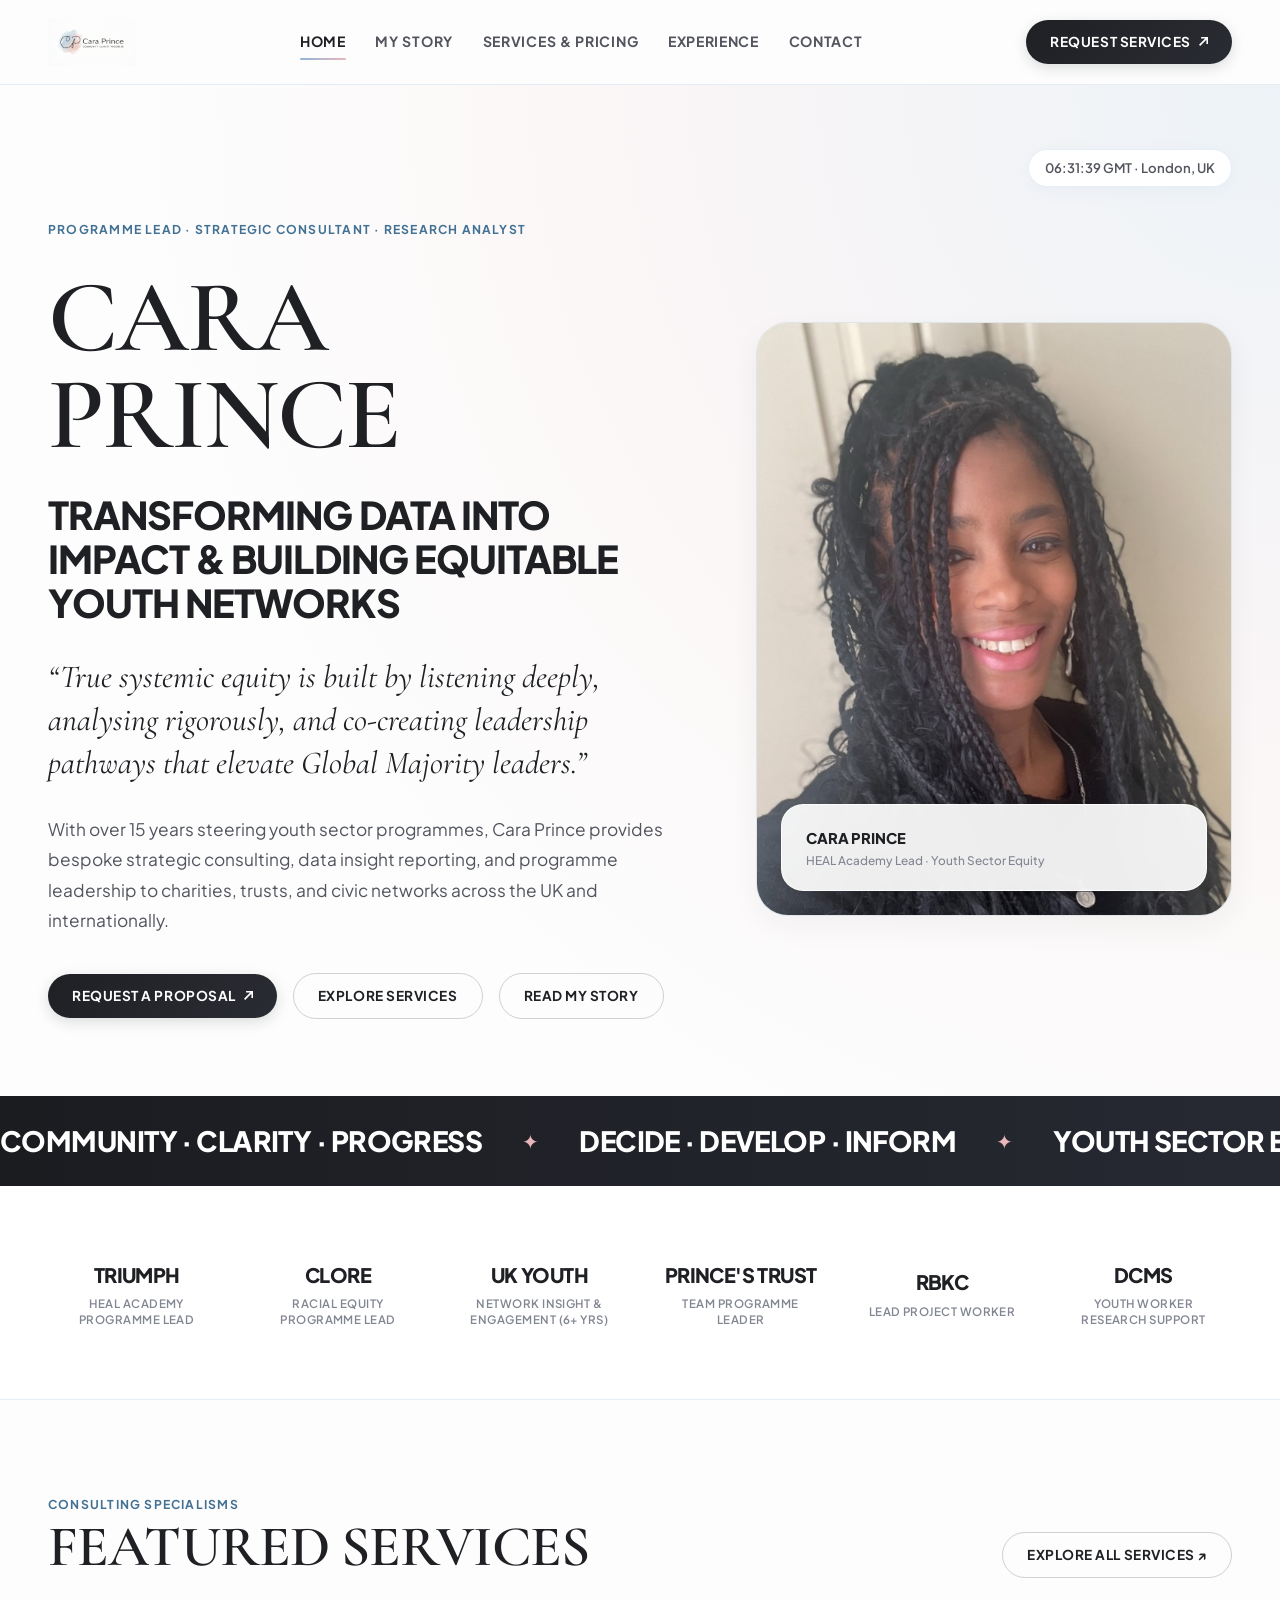
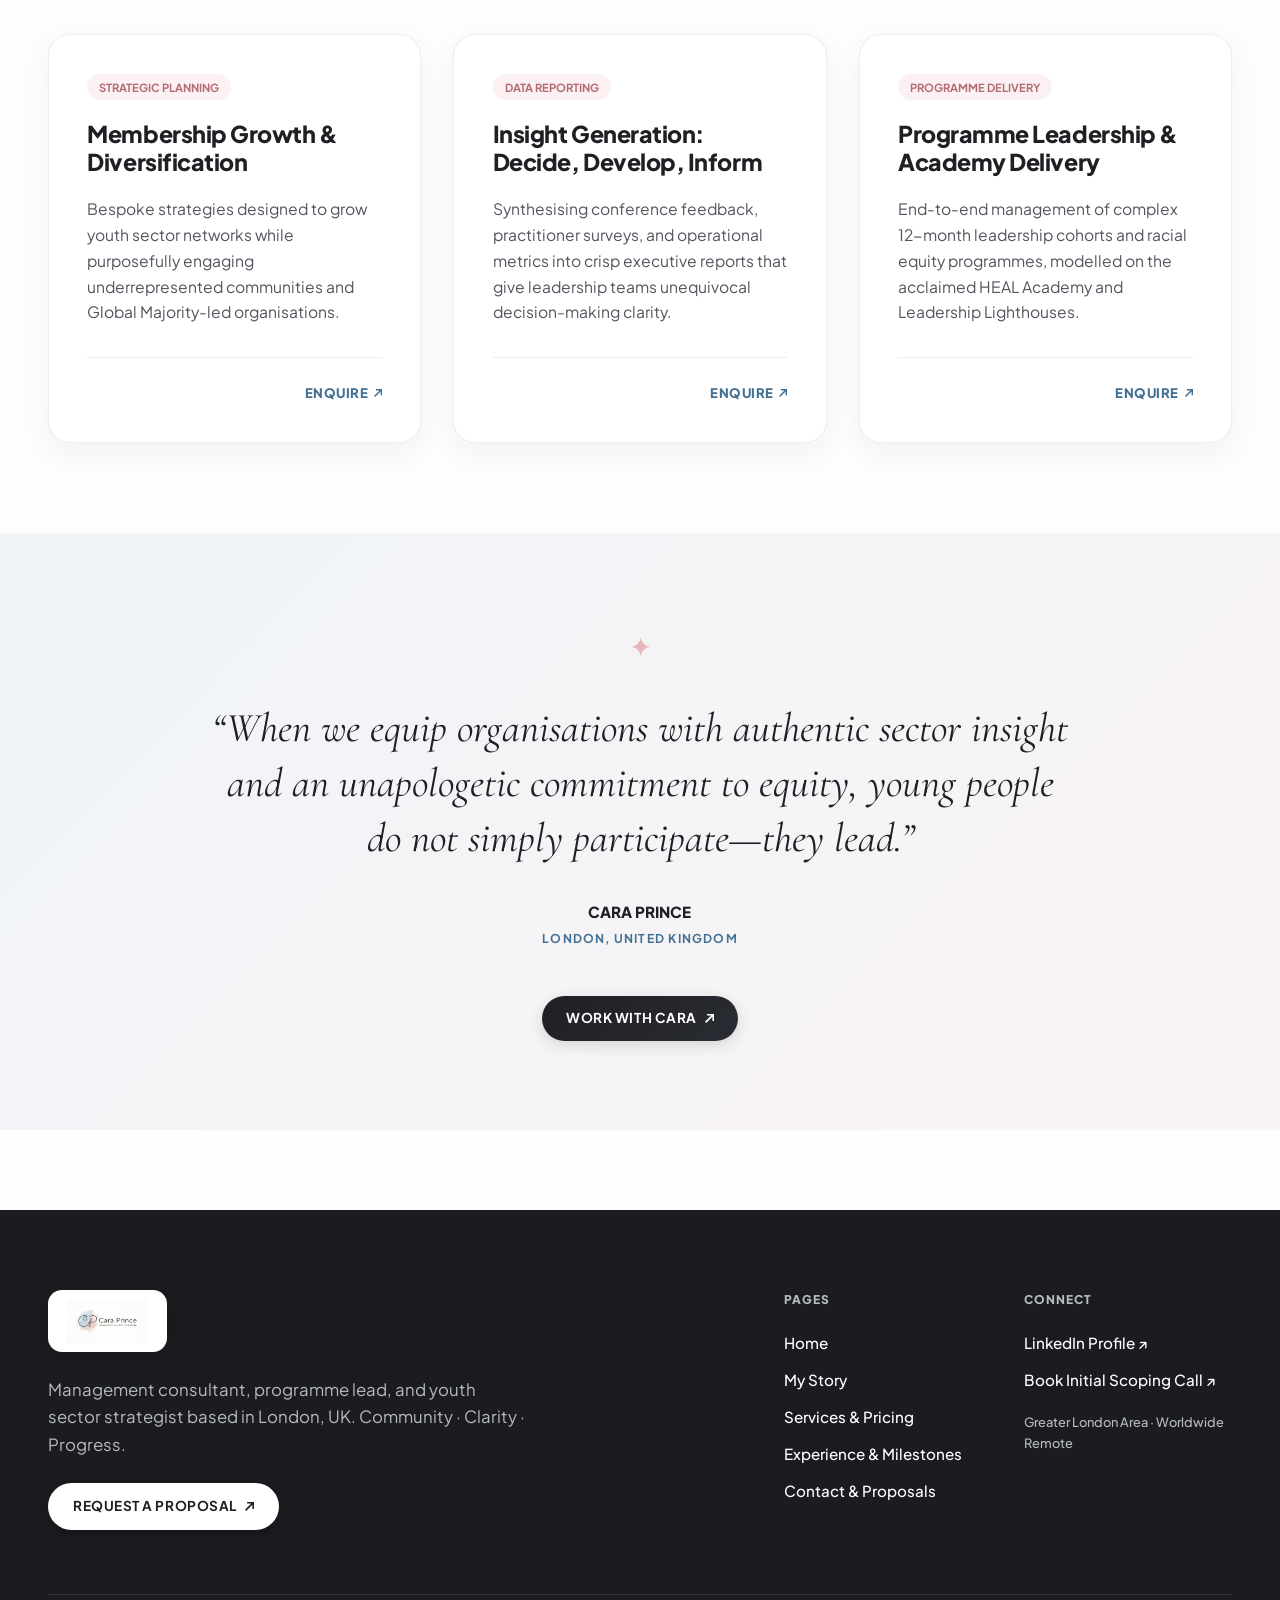
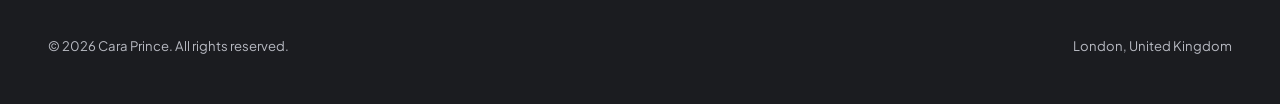
==== index.html @ 3b0bf83c "Initial commit: Cara Prince personal website and consulting platform" ====
<!DOCTYPE html>
<html lang="en-GB">
<head>
  <meta charset="UTF-8" />
  <meta name="viewport" content="width=device-width, initial-scale=1.0" />
  <title>Cara Prince — Youth Sector Equity & Strategic Consultant</title>
  <meta name="description" content="Cara Prince is a Programme Lead, Management Consultant, and Youth Sector Strategist based in London, UK. Community · Clarity · Progress." />
  
  <meta property="og:title" content="Cara Prince — Youth Sector Equity & Strategic Consultant" />
  <meta property="og:description" content="Strategic planning, racial equity leadership programmes, and data reporting for UK charities, youth networks, and civic institutions." />
  <meta property="og:type" content="website" />
  <meta property="og:image" content="assets/cara-prince.jpg" />

  <link rel="stylesheet" href="styles.css" />
</head>
<body>

  <!-- =========================================================================
       NAVIGATION BAR
       ========================================================================= -->
  <header class="site_nav">
    <div class="container">
      <div class="nav_inner">
        
        <!-- Brand Logo -->
        <a href="index.html" class="brand_link">
          <img src="assets/logo.jpg" alt="Cara Prince — Community Clarity Progress" class="nav_logo_img" />
        </a>

        <!-- Menu Links -->
        <nav class="nav_menu">
          <a href="index.html" class="nav_item is_active">Home</a>
          <a href="story.html" class="nav_item">My Story</a>
          <a href="services.html" class="nav_item">Services & Pricing</a>
          <a href="experience.html" class="nav_item">Experience</a>
          <a href="contact.html" class="nav_item">Contact</a>
        </nav>

        <!-- Actions -->
        <div class="nav_actions">
          <a href="contact.html" class="btn_chic">
            <span>Request Services</span>
            <svg width="9" height="9" viewBox="0 0 9 9" fill="currentColor">
              <path d="M9 0V6.89161L7.3951 6.89161V2.81643L1.16434 9L0 7.8514L6.18357 1.62063L2.12413 1.62063V0L9 0Z"/>
            </svg>
          </a>
          <button type="button" class="mobile_nav_toggle" id="mobileNavToggle" aria-label="Toggle navigation">
            Menu
          </button>
        </div>

      </div>
    </div>
  </header>

  <!-- Mobile Drawer Menu -->
  <div class="mobile_nav_drawer" id="mobileNavDrawer">
    <a href="index.html" class="mobile_drawer_link">Home</a>
    <a href="story.html" class="mobile_drawer_link">My Story</a>
    <a href="services.html" class="mobile_drawer_link">Services & Pricing</a>
    <a href="experience.html" class="mobile_drawer_link">Experience & Milestones</a>
    <a href="contact.html" class="mobile_drawer_link">Contact & Proposals</a>
  </div>

  <main>
    <!-- =========================================================================
         EDITORIAL HERO SECTION
         ========================================================================= -->
    <section class="hero_editorial_wrap">
      <div class="container">
        
        <div class="hero_header_top">
          <div class="hero_live_badge" id="londonClock">
            00:00:00 GMT · London, UK
          </div>
        </div>

        <div class="hero_visual_grid">
          
          <!-- Left Column -->
          <div class="hero_content_pane">
            <div class="caption_tag">PROGRAMME LEAD · STRATEGIC CONSULTANT · RESEARCH ANALYST</div>
            <h1 class="display_hero">CARA PRINCE</h1>
            <p class="display_hero_sub">TRANSFORMING DATA INTO IMPACT & BUILDING EQUITABLE YOUTH NETWORKS</p>

            <blockquote class="serif_quote">
              “True systemic equity is built by listening deeply, analysing rigorously, and co-creating leadership pathways that elevate Global Majority leaders.”
            </blockquote>

            <p class="hero_bio_summary">
              With over 15 years steering youth sector programmes, Cara Prince provides bespoke strategic consulting, data insight reporting, and programme leadership to charities, trusts, and civic networks across the UK and internationally.
            </p>

            <div class="hero_action_row">
              <a href="contact.html" class="btn_chic">
                <span>Request a Proposal</span>
                <svg width="9" height="9" viewBox="0 0 9 9" fill="currentColor">
                  <path d="M9 0V6.89161L7.3951 6.89161V2.81643L1.16434 9L0 7.8514L6.18357 1.62063L2.12413 1.62063V0L9 0Z"/>
                </svg>
              </a>
              <a href="services.html" class="btn_chic_outline">Explore Services</a>
              <a href="story.html" class="btn_chic_outline">Read My Story</a>
            </div>
          </div>

          <!-- Right Column: Sculpted Editorial Portrait -->
          <div class="hero_portrait_frame">
            <img 
              src="assets/cara-prince.jpg" 
              alt="Portrait of Cara Prince" 
              class="hero_portrait_img"
            />
            <div class="hero_glass_badge">
              <div>
                <span class="glass_badge_title">Cara Prince</span>
                <div class="glass_badge_sub">HEAL Academy Lead · Youth Sector Equity</div>
              </div>
            </div>
          </div>

        </div>

      </div>
    </section>

    <!-- =========================================================================
         CHIC CONTINUOUS MARQUEE
         ========================================================================= -->
    <div class="chic_marquee" aria-hidden="true">
      <div class="chic_marquee_track">
        <div class="chic_marquee_items">
          <span class="marquee_phrase">COMMUNITY · CLARITY · PROGRESS</span>
          <span class="star_dot">✦</span>
          <span class="marquee_phrase">DECIDE · DEVELOP · INFORM</span>
          <span class="star_dot">✦</span>
          <span class="marquee_phrase">YOUTH SECTOR EQUITY</span>
          <span class="star_dot">✦</span>
          <span class="marquee_phrase">RACIAL EQUITY LEADERSHIP</span>
          <span class="star_dot">✦</span>
          <span class="marquee_phrase">MEMBERSHIP DIVERSIFICATION</span>
          <span class="star_dot">✦</span>
          <span class="marquee_phrase">STRATEGIC DATA REPORTING</span>
          <span class="star_dot">✦</span>
        </div>
        <div class="chic_marquee_items">
          <span class="marquee_phrase">COMMUNITY · CLARITY · PROGRESS</span>
          <span class="star_dot">✦</span>
          <span class="marquee_phrase">DECIDE · DEVELOP · INFORM</span>
          <span class="star_dot">✦</span>
          <span class="marquee_phrase">YOUTH SECTOR EQUITY</span>
          <span class="star_dot">✦</span>
          <span class="marquee_phrase">RACIAL EQUITY LEADERSHIP</span>
          <span class="star_dot">✦</span>
          <span class="marquee_phrase">MEMBERSHIP DIVERSIFICATION</span>
          <span class="star_dot">✦</span>
          <span class="marquee_phrase">STRATEGIC DATA REPORTING</span>
          <span class="star_dot">✦</span>
        </div>
      </div>
    </div>

    <!-- =========================================================================
         INSTITUTIONAL PEDIGREE
         ========================================================================= -->
    <section class="pedigree_section">
      <div class="container">
        <div class="pedigree_grid">
          <div class="pedigree_item">
            <span class="pedigree_name">TRIUMPH</span>
            <span class="pedigree_role">HEAL Academy Programme Lead</span>
          </div>
          <div class="pedigree_item">
            <span class="pedigree_name">CLORE</span>
            <span class="pedigree_role">Racial Equity Programme Lead</span>
          </div>
          <div class="pedigree_item">
            <span class="pedigree_name">UK YOUTH</span>
            <span class="pedigree_role">Network Insight & Engagement (6+ Yrs)</span>
          </div>
          <div class="pedigree_item">
            <span class="pedigree_name">PRINCE'S TRUST</span>
            <span class="pedigree_role">Team Programme Leader</span>
          </div>
          <div class="pedigree_item">
            <span class="pedigree_name">RBKC</span>
            <span class="pedigree_role">Lead Project Worker</span>
          </div>
          <div class="pedigree_item">
            <span class="pedigree_name">DCMS</span>
            <span class="pedigree_role">Youth Worker Research Support</span>
          </div>
        </div>
      </div>
    </section>

    <!-- =========================================================================
         SELECTED SERVICES TEASER
         ========================================================================= -->
    <section class="section_padding">
      <div class="container">
        <div class="services_preview_wrap">
          
          <div class="section_head_dual">
            <div>
              <span class="caption_tag">CONSULTING SPECIALISMS</span>
              <h2 class="display_title">FEATURED SERVICES</h2>
            </div>
            <a href="services.html" class="btn_chic_outline">Explore All Services ↗</a>
          </div>

          <div class="cards_trio_grid">
            
            <!-- Card 1 -->
            <div class="chic_card">
              <div class="card_top_content">
                <div class="card_num_badge">
                  <span class="card_category">Strategic Planning</span>
                </div>
                <h3 class="card_heading">Membership Growth & Diversification</h3>
                <p class="card_body_text">
                  Bespoke strategies designed to grow youth sector networks while purposefully engaging underrepresented communities and Global Majority-led organisations.
                </p>
              </div>
              <div class="card_bottom_cta">
                <a href="contact.html?service=Membership+Growth" class="card_arrow_link" style="margin-left: auto;">
                  <span>Enquire</span>
                  <svg width="8" height="8" viewBox="0 0 9 9" fill="currentColor"><path d="M9 0V6.89161L7.3951 6.89161V2.81643L1.16434 9L0 7.8514L6.18357 1.62063L2.12413 1.62063V0L9 0Z"/></svg>
                </a>
              </div>
            </div>

            <!-- Card 2 -->
            <div class="chic_card">
              <div class="card_top_content">
                <div class="card_num_badge">
                  <span class="card_category">Data Reporting</span>
                </div>
                <h3 class="card_heading">Insight Generation: Decide, Develop, Inform</h3>
                <p class="card_body_text">
                  Synthesising conference feedback, practitioner surveys, and operational metrics into crisp executive reports that give leadership teams unequivocal decision-making clarity.
                </p>
              </div>
              <div class="card_bottom_cta">
                <a href="contact.html?service=Data+Reporting" class="card_arrow_link" style="margin-left: auto;">
                  <span>Enquire</span>
                  <svg width="8" height="8" viewBox="0 0 9 9" fill="currentColor"><path d="M9 0V6.89161L7.3951 6.89161V2.81643L1.16434 9L0 7.8514L6.18357 1.62063L2.12413 1.62063V0L9 0Z"/></svg>
                </a>
              </div>
            </div>

            <!-- Card 3 -->
            <div class="chic_card">
              <div class="card_top_content">
                <div class="card_num_badge">
                  <span class="card_category">Programme Delivery</span>
                </div>
                <h3 class="card_heading">Programme Leadership & Academy Delivery</h3>
                <p class="card_body_text">
                  End-to-end management of complex 12-month leadership cohorts and racial equity programmes, modelled on the acclaimed HEAL Academy and Leadership Lighthouses.
                </p>
              </div>
              <div class="card_bottom_cta">
                <a href="contact.html?service=Programme+Leadership" class="card_arrow_link" style="margin-left: auto;">
                  <span>Enquire</span>
                  <svg width="8" height="8" viewBox="0 0 9 9" fill="currentColor"><path d="M9 0V6.89161L7.3951 6.89161V2.81643L1.16434 9L0 7.8514L6.18357 1.62063L2.12413 1.62063V0L9 0Z"/></svg>
                </a>
              </div>
            </div>

          </div>

        </div>
      </div>
    </section>

    <!-- =========================================================================
         EDITORIAL QUOTE CALLOUT
         ========================================================================= -->
    <section class="section_padding" style="background: var(--bg-wash);">
      <div class="container" style="text-align: center; max-width: 960px; margin: 0 auto; display: flex; flex-direction: column; align-items: center; gap: 2rem;">
        <span class="star_dot" style="font-size: 1.75rem;">✦</span>

        <blockquote class="serif_quote" style="font-size: clamp(1.6rem, 3.2vw, 2.6rem);">
          “When we equip organisations with authentic sector insight and an unapologetic commitment to equity, young people do not simply participate—they lead.”
        </blockquote>

        <div>
          <div style="font-family: var(--font-main); font-weight: 800; text-transform: uppercase; font-size: 0.95rem;">Cara Prince</div>
          <div class="caption_tag" style="margin-top: 0.25rem;">London, United Kingdom</div>
        </div>

        <div style="margin-top: 1rem;">
          <a href="contact.html" class="btn_chic">
            <span>Work With Cara</span>
            <svg width="9" height="9" viewBox="0 0 9 9" fill="currentColor">
              <path d="M9 0V6.89161L7.3951 6.89161V2.81643L1.16434 9L0 7.8514L6.18357 1.62063L2.12413 1.62063V0L9 0Z"/>
            </svg>
          </a>
        </div>
      </div>
    </section>

  </main>

  <!-- =========================================================================
       FOOTER
       ========================================================================= -->
  <footer class="site_footer">
    <div class="container">
      <div class="footer_inner">
        
        <div class="footer_brand_pane">
          <div class="footer_logo_wrap">
            <img src="assets/logo.jpg" alt="Cara Prince Logo" class="footer_logo_img" />
          </div>
          <p class="text_muted" style="color: var(--ink-light-muted); max-width: 480px; font-size: 1.05rem;">
            Management consultant, programme lead, and youth sector strategist based in London, UK. Community · Clarity · Progress.
          </p>
          <div>
            <a href="contact.html" class="btn_chic btn_chic_light">
              <span>Request a Proposal</span>
              <svg width="9" height="9" viewBox="0 0 9 9" fill="currentColor"><path d="M9 0V6.89161L7.3951 6.89161V2.81643L1.16434 9L0 7.8514L6.18357 1.62063L2.12413 1.62063V0L9 0Z"/></svg>
            </a>
          </div>
        </div>

        <div class="footer_nav_pane">
          <div class="footer_nav_list">
            <span class="footer_nav_heading">Pages</span>
            <a href="index.html" class="footer_link">Home</a>
            <a href="story.html" class="footer_link">My Story</a>
            <a href="services.html" class="footer_link">Services & Pricing</a>
            <a href="experience.html" class="footer_link">Experience & Milestones</a>
            <a href="contact.html" class="footer_link">Contact & Proposals</a>
          </div>

          <div class="footer_nav_list">
            <span class="footer_nav_heading">Connect</span>
            <a href="https://www.linkedin.com/in/cara-prince-690aa695/" target="_blank" rel="noopener" class="footer_link">
              LinkedIn Profile ↗
            </a>
            <a href="contact.html" class="footer_link">Book Initial Scoping Call ↗</a>
            <span style="font-family: var(--font-main); font-size: 0.8rem; color: var(--ink-light-muted); margin-top: 0.5rem; font-weight: 500;">
              Greater London Area · Worldwide Remote
            </span>
          </div>
        </div>

      </div>

      <div class="footer_bottom">
        <span>© <span class="dynamic_year">2026</span> Cara Prince. All rights reserved.</span>
        <span>London, United Kingdom</span>
      </div>
    </div>
  </footer>

  <script src="script.js"></script>
</body>
</html>
---- styles.css ----
/* ==========================================================================
   CARA PRINCE — BRAND IDENTITY & LUXURY EDITORIAL SYSTEM
   Colours & Styling Harmonised with Official Watercolour Brand Identity
   ========================================================================== */

@import url('https://fonts.googleapis.com/css2?family=Cormorant+Garamond:ital,wght@0,400;0,500;0,600;0,700;1,400;1,600&family=Plus+Jakarta+Sans:wght@300;400;500;600;700;800;900&display=swap');

:root {
  /* Brand Palette derived from Watercolour Logo */
  --brand-blue: #8fb6d4;
  --brand-blue-deep: #437194;
  --brand-blue-soft: #edf4f9;
  --brand-rose: #e8b7bc;
  --brand-rose-deep: #b36b72;
  --brand-rose-soft: #fcf1f2;
  
  --bg-page: #fdfdfd;
  --bg-card: #ffffff;
  --bg-tinted: #f8fafd;
  --bg-wash: linear-gradient(135deg, rgba(143, 182, 212, 0.12) 0%, rgba(232, 183, 188, 0.14) 100%);
  --bg-dark: #1b1c20;
  --bg-dark-card: #25272e;

  --ink-primary: #1e2024;
  --ink-secondary: #52555e;
  --ink-muted: #828692;
  --ink-light: #ffffff;
  --ink-light-muted: #b8bac2;

  --border-subtle: rgba(143, 182, 212, 0.22);
  --border-card: rgba(30, 32, 36, 0.08);
  --border-focus: #8fb6d4;
  --border-dark: rgba(255, 255, 255, 0.1);

  /* Modern, Human Typography (No Monospace / No "AI Box" font) */
  --font-main: 'Plus Jakarta Sans', -apple-system, BlinkMacSystemFont, "Segoe UI", Roboto, sans-serif;
  --font-editorial: 'Cormorant Garamond', Georgia, serif;

  --radius-sm: 8px;
  --radius-md: 14px;
  --radius-lg: 22px;
  --radius-xl: 32px;
  --radius-full: 999px;

  --shadow-sm: 0 4px 16px rgba(143, 182, 212, 0.08);
  --shadow-card: 0 10px 30px rgba(30, 32, 36, 0.05);
  --shadow-hover: 0 18px 42px rgba(143, 182, 212, 0.16);

  --transition-fast: 0.2s cubic-bezier(0.16, 1, 0.3, 1);
  --transition-smooth: 0.35s cubic-bezier(0.16, 1, 0.3, 1);
}

*, *::before, *::after {
  box-sizing: border-box;
  margin: 0;
  padding: 0;
}

html {
  -webkit-text-size-adjust: 100%;
  font-family: var(--font-main);
  background-color: var(--bg-page);
  color: var(--ink-primary);
  scroll-behavior: smooth;
}

body {
  margin: 0;
  padding: 0;
  color: var(--ink-primary);
  background-color: var(--bg-page);
  font-family: var(--font-main);
  font-size: 1rem;
  line-height: 1.65;
  overflow-x: hidden;
  -webkit-font-smoothing: antialiased;
}

/* ________________ TYPOGRAPHY ________________ */

.display_hero {
  font-family: var(--font-editorial);
  font-size: clamp(3.2rem, 8vw, 7rem);
  font-weight: 600;
  line-height: 0.95;
  letter-spacing: -0.02em;
  color: var(--ink-primary);
}

.display_hero_sub {
  font-family: var(--font-main);
  font-size: clamp(1.4rem, 3vw, 2.4rem);
  font-weight: 800;
  line-height: 1.15;
  letter-spacing: -0.025em;
  text-transform: uppercase;
  color: var(--ink-primary);
}

.display_title {
  font-family: var(--font-editorial);
  font-size: clamp(2.4rem, 4.5vw, 4.2rem);
  font-weight: 600;
  line-height: 1.08;
  letter-spacing: -0.015em;
}

.display_section {
  font-family: var(--font-main);
  font-size: clamp(1.4rem, 2.6vw, 2.2rem);
  font-weight: 800;
  letter-spacing: -0.02em;
  text-transform: uppercase;
  line-height: 1.2;
}

.serif_quote {
  font-family: var(--font-editorial);
  font-size: clamp(1.45rem, 2.5vw, 2.2rem);
  font-weight: 400;
  font-style: italic;
  line-height: 1.35;
  color: var(--ink-primary);
}

.serif_body {
  font-family: var(--font-editorial);
  font-size: 1.35rem;
  font-weight: 400;
  line-height: 1.55;
  color: var(--ink-secondary);
}

.caption_tag {
  font-family: var(--font-main);
  font-size: 0.76rem;
  letter-spacing: 0.1em;
  text-transform: uppercase;
  font-weight: 700;
  color: var(--brand-blue-deep);
}

.text_muted {
  color: var(--ink-secondary);
}

/* ________________ CONTAINERS ________________ */

.container {
  width: 100%;
  max-width: 1400px;
  margin-left: auto;
  margin-right: auto;
  padding-left: clamp(1.25rem, 4vw, 3rem);
  padding-right: clamp(1.25rem, 4vw, 3rem);
}

.section_padding {
  padding-top: clamp(4rem, 7vw, 6.5rem);
  padding-bottom: clamp(4rem, 7vw, 6.5rem);
}

/* ________________ NAVIGATION BAR ________________ */

.site_nav {
  position: sticky;
  top: 0;
  z-index: 1000;
  background-color: rgba(253, 253, 253, 0.94);
  backdrop-filter: blur(14px);
  -webkit-backdrop-filter: blur(14px);
  border-bottom: 1px solid var(--border-subtle);
  transition: all var(--transition-fast);
}

.nav_inner {
  display: flex;
  align-items: center;
  justify-content: space-between;
  height: 5.25rem;
}

.brand_link {
  display: flex;
  align-items: center;
  gap: 0.75rem;
  text-decoration: none;
}

.nav_logo_img {
  height: 48px;
  width: auto;
  object-fit: contain;
  display: block;
}

.nav_menu {
  display: flex;
  align-items: center;
  gap: 1.85rem;
}

.nav_item {
  font-family: var(--font-main);
  font-size: 0.88rem;
  font-weight: 700;
  text-transform: uppercase;
  letter-spacing: 0.05em;
  color: var(--ink-secondary);
  text-decoration: none;
  position: relative;
  padding: 0.4rem 0;
  transition: color var(--transition-fast);
}

.nav_item:hover, .nav_item.is_active {
  color: var(--ink-primary);
}

.nav_item.is_active::after {
  content: '';
  position: absolute;
  bottom: 0;
  left: 0;
  right: 0;
  height: 2px;
  background: linear-gradient(90deg, var(--brand-blue) 0%, var(--brand-rose) 100%);
  border-radius: var(--radius-full);
}

.nav_actions {
  display: flex;
  align-items: center;
  gap: 1rem;
}

.nav_rate_pill {
  display: inline-flex;
  align-items: center;
  gap: 0.5rem;
  background-color: var(--brand-blue-soft);
  color: var(--brand-blue-deep);
  padding: 0.45rem 1rem;
  border-radius: var(--radius-full);
  font-family: var(--font-main);
  font-size: 0.82rem;
  font-weight: 700;
  text-decoration: none;
  border: 1px solid rgba(143, 182, 212, 0.4);
  transition: all var(--transition-fast);
}

.nav_rate_pill:hover {
  background-color: #e2eff8;
}

.btn_chic {
  display: inline-flex;
  align-items: center;
  justify-content: center;
  gap: 0.5rem;
  background: linear-gradient(135deg, #1e2024 0%, #2a2c33 100%);
  color: var(--ink-light);
  padding: 0.7rem 1.5rem;
  border-radius: var(--radius-full);
  font-family: var(--font-main);
  font-size: 0.85rem;
  font-weight: 700;
  text-transform: uppercase;
  letter-spacing: 0.04em;
  text-decoration: none;
  border: none;
  cursor: pointer;
  box-shadow: 0 4px 14px rgba(30, 32, 36, 0.15);
  transition: all var(--transition-fast);
}

.btn_chic:hover {
  transform: translateY(-2px);
  box-shadow: 0 8px 20px rgba(143, 182, 212, 0.25);
}

.btn_chic svg {
  transition: transform var(--transition-fast);
}

.btn_chic:hover svg {
  transform: translate(2px, -2px);
}

.btn_chic_outline {
  display: inline-flex;
  align-items: center;
  justify-content: center;
  gap: 0.5rem;
  background-color: transparent;
  color: var(--ink-primary);
  padding: 0.7rem 1.5rem;
  border-radius: var(--radius-full);
  font-family: var(--font-main);
  font-size: 0.85rem;
  font-weight: 700;
  text-transform: uppercase;
  letter-spacing: 0.04em;
  text-decoration: none;
  border: 1px solid rgba(30, 32, 36, 0.2);
  cursor: pointer;
  transition: all var(--transition-fast);
}

.btn_chic_outline:hover {
  background-color: var(--ink-primary);
  color: var(--ink-light);
  border-color: var(--ink-primary);
}

.mobile_nav_toggle {
  display: none;
  background: none;
  border: 1px solid var(--border-card);
  padding: 0.5rem 0.9rem;
  border-radius: var(--radius-full);
  font-family: var(--font-main);
  font-size: 0.82rem;
  font-weight: 700;
  text-transform: uppercase;
  cursor: pointer;
}

/* ________________ HERO SECTION ________________ */

.hero_editorial_wrap {
  padding-top: clamp(2.5rem, 5vw, 4.5rem);
  padding-bottom: clamp(3.5rem, 6vw, 6rem);
  background: radial-gradient(circle at top right, rgba(143, 182, 212, 0.15) 0%, rgba(232, 183, 188, 0.1) 40%, transparent 70%);
}

.hero_header_top {
  display: flex;
  align-items: center;
  justify-content: flex-end;
  margin-bottom: 2rem;
  flex-wrap: wrap;
  gap: 1rem;
}

.hero_motto_badge {
  display: inline-flex;
  align-items: center;
  gap: 0.6rem;
  background-color: var(--bg-card);
  padding: 0.45rem 1rem;
  border-radius: var(--radius-full);
  border: 1px solid var(--border-subtle);
  box-shadow: var(--shadow-sm);
  font-size: 0.78rem;
  font-weight: 800;
  letter-spacing: 0.08em;
  text-transform: uppercase;
  color: var(--ink-primary);
}

.hero_live_badge {
  display: inline-flex;
  align-items: center;
  gap: 0.5rem;
  font-family: var(--font-main);
  font-size: 0.82rem;
  font-weight: 600;
  color: var(--ink-secondary);
  background-color: var(--bg-card);
  padding: 0.45rem 1rem;
  border-radius: var(--radius-full);
  border: 1px solid var(--border-subtle);
  box-shadow: var(--shadow-sm);
}

.hero_visual_grid {
  display: grid;
  grid-template-columns: 1.15fr 0.85fr;
  gap: clamp(2rem, 5vw, 5rem);
  align-items: center;
}

.hero_content_pane {
  display: flex;
  flex-direction: column;
  gap: 1.85rem;
}

.hero_bio_summary {
  font-size: 1.08rem;
  line-height: 1.75;
  color: var(--ink-secondary);
  max-width: 620px;
}

.hero_action_row {
  display: flex;
  align-items: center;
  gap: 1rem;
  flex-wrap: wrap;
  margin-top: 0.5rem;
}

.hero_portrait_frame {
  position: relative;
  border-radius: var(--radius-xl);
  overflow: hidden;
  box-shadow: var(--shadow-card);
  background-color: #f6f3ee;
  border: 1px solid var(--border-subtle);
}

.hero_portrait_img {
  width: 100%;
  aspect-ratio: 4 / 5;
  object-fit: cover;
  object-position: center 20%;
  display: block;
  transition: transform 1.2s cubic-bezier(0.16, 1, 0.3, 1);
}

.hero_portrait_frame:hover .hero_portrait_img {
  transform: scale(1.03);
}

.hero_glass_badge {
  position: absolute;
  bottom: 1.5rem;
  left: 1.5rem;
  right: 1.5rem;
  padding: 1.25rem 1.5rem;
  border-radius: var(--radius-lg);
  background: rgba(255, 255, 255, 0.92);
  backdrop-filter: blur(16px);
  -webkit-backdrop-filter: blur(16px);
  border: 1px solid rgba(255, 255, 255, 0.8);
  box-shadow: 0 12px 32px rgba(30, 32, 36, 0.08);
  display: flex;
  align-items: center;
  justify-content: space-between;
  gap: 1rem;
}

.glass_badge_title {
  font-family: var(--font-main);
  font-size: 0.92rem;
  font-weight: 800;
  text-transform: uppercase;
  letter-spacing: -0.01em;
}

.glass_badge_sub {
  font-family: var(--font-main);
  font-size: 0.74rem;
  color: var(--ink-muted);
  font-weight: 500;
}

.glass_rate_pill {
  background: linear-gradient(135deg, var(--brand-blue-deep) 0%, var(--brand-rose-deep) 100%);
  color: var(--ink-light);
  padding: 0.45rem 1rem;
  border-radius: var(--radius-full);
  font-family: var(--font-main);
  font-size: 0.82rem;
  font-weight: 700;
  white-space: nowrap;
}

/* ________________ CONTINUOUS MARQUEE ________________ */

.chic_marquee {
  background: linear-gradient(90deg, #1b1c20 0%, #262932 100%);
  color: var(--ink-light);
  overflow: hidden;
  padding: 1.35rem 0;
  user-select: none;
}

.chic_marquee_track {
  display: flex;
  width: max-content;
}

.chic_marquee_items {
  display: flex;
  align-items: center;
  gap: 2.5rem;
  padding-right: 2.5rem;
  animation: marquee-scroll 35s linear infinite;
}

.chic_marquee:hover .chic_marquee_items {
  animation-play-state: paused;
}

.marquee_phrase {
  font-family: var(--font-main);
  font-size: clamp(1.2rem, 2.2vw, 1.75rem);
  font-weight: 800;
  text-transform: uppercase;
  letter-spacing: -0.02em;
  white-space: nowrap;
}

.star_dot {
  color: var(--brand-rose);
  font-size: 1.25rem;
}

@keyframes marquee-scroll {
  0% { transform: translateX(0); }
  100% { transform: translateX(-100%); }
}

/* ________________ INSTITUTIONAL PEDIGREE ________________ */

.pedigree_section {
  padding: 3.5rem 0;
  border-bottom: 1px solid var(--border-subtle);
  background-color: var(--bg-card);
}

.pedigree_grid {
  display: grid;
  grid-template-columns: repeat(6, 1fr);
  gap: 1.5rem;
  align-items: center;
}

.pedigree_item {
  display: flex;
  flex-direction: column;
  align-items: center;
  text-align: center;
  gap: 0.35rem;
  padding: 1rem 0.5rem;
}

.pedigree_name {
  font-family: var(--font-main);
  font-size: 1.25rem;
  font-weight: 900;
  letter-spacing: -0.03em;
  text-transform: uppercase;
  color: var(--ink-primary);
}

.pedigree_role {
  font-family: var(--font-main);
  font-size: 0.72rem;
  color: var(--ink-muted);
  font-weight: 600;
  text-transform: uppercase;
  letter-spacing: 0.04em;
  line-height: 1.35;
}

/* ________________ CARDS & GRID (HOME PREVIEW) ________________ */

.section_head_dual {
  display: flex;
  align-items: flex-end;
  justify-content: space-between;
  flex-wrap: wrap;
  gap: 1.5rem;
  margin-bottom: 3.5rem;
}

.cards_trio_grid {
  display: grid;
  grid-template-columns: repeat(3, 1fr);
  gap: 2rem;
}

.chic_card {
  background-color: var(--bg-card);
  border: 1px solid var(--border-subtle);
  border-radius: var(--radius-lg);
  padding: clamp(1.75rem, 3vw, 2.5rem);
  box-shadow: var(--shadow-card);
  display: flex;
  flex-direction: column;
  justify-content: space-between;
  transition: transform var(--transition-smooth), box-shadow var(--transition-smooth), border-color var(--transition-smooth);
  position: relative;
}

.chic_card:hover {
  transform: translateY(-6px);
  box-shadow: var(--shadow-hover);
  border-color: var(--brand-blue);
}

.card_top_content {
  display: flex;
  flex-direction: column;
  gap: 1.25rem;
}

.card_num_badge {
  display: flex;
  align-items: center;
  justify-content: flex-start;
}

.card_num {
  font-family: var(--font-main);
  font-size: 0.85rem;
  font-weight: 800;
  color: var(--brand-blue-deep);
}

.card_category {
  font-family: var(--font-main);
  font-size: 0.7rem;
  padding: 0.25rem 0.75rem;
  border-radius: var(--radius-full);
  background-color: var(--brand-rose-soft);
  color: var(--brand-rose-deep);
  text-transform: uppercase;
  font-weight: 700;
}

.card_heading {
  font-family: var(--font-main);
  font-size: 1.45rem;
  font-weight: 800;
  letter-spacing: -0.02em;
  line-height: 1.2;
}

.card_body_text {
  font-size: 0.98rem;
  color: var(--ink-secondary);
  line-height: 1.65;
}

.card_bottom_cta {
  margin-top: 2rem;
  padding-top: 1.5rem;
  border-top: 1px solid var(--border-subtle);
  display: flex;
  align-items: center;
  justify-content: space-between;
}

.card_rate {
  font-family: var(--font-main);
  font-size: 0.88rem;
  font-weight: 700;
  color: var(--ink-primary);
}

.card_arrow_link {
  font-family: var(--font-main);
  font-size: 0.82rem;
  font-weight: 800;
  text-transform: uppercase;
  letter-spacing: 0.04em;
  text-decoration: none;
  color: var(--brand-blue-deep);
  display: inline-flex;
  align-items: center;
  gap: 0.35rem;
  transition: transform var(--transition-fast);
}

.card_arrow_link:hover {
  transform: translateX(4px);
}

/* ________________ INNER PAGE HERO ________________ */

.inner_page_hero {
  padding-top: clamp(3.5rem, 6vw, 5.5rem);
  padding-bottom: clamp(3rem, 5vw, 4.5rem);
  border-bottom: 1px solid var(--border-subtle);
  background: linear-gradient(180deg, var(--bg-page) 0%, #f6f9fc 100%);
}

.inner_hero_content {
  max-width: 920px;
  display: flex;
  flex-direction: column;
  gap: 1.35rem;
}

/* ________________ MY STORY PAGE ________________ */

.story_grid {
  display: grid;
  grid-template-columns: 1fr 1fr;
  gap: clamp(2rem, 6vw, 6rem);
  align-items: start;
}

.story_left_sticky {
  position: sticky;
  top: 7rem;
  display: flex;
  flex-direction: column;
  gap: 2rem;
}

.story_photo_wrap {
  border-radius: var(--radius-xl);
  overflow: hidden;
  box-shadow: var(--shadow-card);
  border: 1px solid var(--border-subtle);
}

.story_photo_wrap img {
  width: 100%;
  aspect-ratio: 4 / 5;
  object-fit: cover;
  display: block;
}

.story_quote_card {
  padding: 2rem;
  background-color: var(--bg-card);
  border-radius: var(--radius-lg);
  border: 1px solid var(--border-subtle);
  box-shadow: var(--shadow-card);
}

.story_right_text {
  display: flex;
  flex-direction: column;
  gap: 2.25rem;
}

.story_narrative_block {
  display: flex;
  flex-direction: column;
  gap: 1.25rem;
}

.story_heading {
  font-family: var(--font-editorial);
  font-size: 2.2rem;
  font-weight: 600;
  line-height: 1.2;
}

.story_p {
  font-size: 1.05rem;
  line-height: 1.75;
  color: var(--ink-secondary);
}

.story_p strong {
  color: var(--ink-primary);
}

.ethos_list {
  list-style: none;
  display: flex;
  flex-direction: column;
  gap: 1rem;
  margin-top: 0.5rem;
}

.ethos_item {
  display: flex;
  align-items: flex-start;
  gap: 1rem;
  padding: 1.25rem 1.5rem;
  background-color: var(--bg-card);
  border-radius: var(--radius-md);
  border: 1px solid var(--border-subtle);
  box-shadow: var(--shadow-sm);
}

.ethos_icon {
  font-size: 1.1rem;
  color: var(--brand-blue-deep);
  margin-top: 0.15rem;
}

/* ________________ SERVICES & PRICING PAGE ________________ */

.services_catalog_grid {
  display: grid;
  grid-template-columns: repeat(2, 1fr);
  gap: 2.5rem;
}

.service_item_card {
  background-color: var(--bg-card);
  border: 1px solid var(--border-subtle);
  border-radius: var(--radius-xl);
  padding: clamp(2rem, 4vw, 3rem);
  box-shadow: var(--shadow-card);
  display: flex;
  flex-direction: column;
  justify-content: space-between;
  gap: 2rem;
  transition: all var(--transition-smooth);
}

.service_item_card:hover {
  transform: translateY(-4px);
  box-shadow: var(--shadow-hover);
  border-color: var(--brand-blue);
}

.deliverables_list {
  list-style: none;
  display: flex;
  flex-direction: column;
  gap: 0.65rem;
  margin: 1.25rem 0;
}

.deliverables_list li {
  font-size: 0.95rem;
  color: var(--ink-primary);
  display: flex;
  align-items: center;
  gap: 0.65rem;
}

.deliverables_list li::before {
  content: '✦';
  font-size: 0.75rem;
  color: var(--brand-rose-deep);
}

.pricing_tier_banner {
  background: linear-gradient(135deg, #1b1c20 0%, #262932 100%);
  color: var(--ink-light);
  border-radius: var(--radius-xl);
  padding: clamp(2.5rem, 5vw, 4.5rem);
  margin-top: 5rem;
  display: grid;
  grid-template-columns: 1fr 1fr;
  gap: 3rem;
  align-items: center;
}

.tier_pill_badge {
  display: inline-block;
  background: linear-gradient(90deg, var(--brand-blue) 0%, var(--brand-rose) 100%);
  color: var(--ink-primary);
  padding: 0.4rem 0.95rem;
  border-radius: var(--radius-full);
  font-family: var(--font-main);
  font-size: 0.76rem;
  text-transform: uppercase;
  font-weight: 800;
  letter-spacing: 0.06em;
  margin-bottom: 1rem;
}

.tier_rate_big {
  font-family: var(--font-main);
  font-size: clamp(2.5rem, 4.5vw, 4rem);
  font-weight: 800;
  line-height: 1;
  color: var(--ink-light);
  margin: 0.5rem 0 1rem;
}

/* ________________ EXPERIENCE PAGE ________________ */

.timeline_container {
  display: flex;
  flex-direction: column;
  gap: 2.5rem;
}

.timeline_card {
  background-color: var(--bg-card);
  border: 1px solid var(--border-subtle);
  border-radius: var(--radius-xl);
  padding: clamp(2rem, 3.5vw, 3rem);
  box-shadow: var(--shadow-card);
  display: grid;
  grid-template-columns: 0.8fr 1.2fr;
  gap: 2.5rem;
  transition: all var(--transition-smooth);
}

.timeline_card:hover {
  box-shadow: var(--shadow-hover);
  border-color: var(--brand-blue);
}

.timeline_left {
  display: flex;
  flex-direction: column;
  gap: 0.75rem;
}

.timeline_role {
  font-family: var(--font-main);
  font-size: 1.45rem;
  font-weight: 800;
  line-height: 1.2;
}

.timeline_org {
  font-family: var(--font-main);
  font-size: 0.9rem;
  font-weight: 700;
  color: var(--brand-blue-deep);
  text-transform: uppercase;
}

.timeline_date_tag {
  display: inline-block;
  font-family: var(--font-main);
  font-size: 0.78rem;
  padding: 0.35rem 0.85rem;
  background-color: var(--brand-rose-soft);
  color: var(--brand-rose-deep);
  border-radius: var(--radius-full);
  width: fit-content;
  font-weight: 700;
}

.timeline_narrative {
  font-size: 1rem;
  line-height: 1.7;
  color: var(--ink-secondary);
}

.timeline_bullets {
  list-style: none;
  display: flex;
  flex-direction: column;
  gap: 0.65rem;
  margin-top: 1rem;
}

.timeline_bullets li {
  font-size: 0.95rem;
  color: var(--ink-primary);
  display: flex;
  align-items: flex-start;
  gap: 0.65rem;
  line-height: 1.5;
}

.timeline_bullets li::before {
  content: '✦';
  font-size: 0.75rem;
  color: var(--brand-blue);
  margin-top: 0.25rem;
}

.credentials_grid {
  display: grid;
  grid-template-columns: repeat(4, 1fr);
  gap: 1.5rem;
  margin-top: 3.5rem;
}

.cred_box {
  background-color: var(--bg-card);
  border: 1px solid var(--border-subtle);
  border-radius: var(--radius-lg);
  padding: 1.75rem;
  display: flex;
  flex-direction: column;
  justify-content: space-between;
  gap: 1rem;
  box-shadow: var(--shadow-sm);
}

.cred_inst {
  font-family: var(--font-main);
  font-size: 0.78rem;
  color: var(--ink-muted);
  text-transform: uppercase;
  font-weight: 700;
}

.cred_course {
  font-family: var(--font-main);
  font-size: 1.15rem;
  font-weight: 800;
  line-height: 1.25;
}

.cred_badge {
  font-family: var(--font-main);
  font-size: 0.74rem;
  padding: 0.35rem 0.8rem;
  background-color: var(--brand-blue-soft);
  color: var(--brand-blue-deep);
  border-radius: var(--radius-full);
  font-weight: 700;
  width: fit-content;
}

/* ________________ CONTACT PAGE ________________ */

.contact_split_wrap {
  display: grid;
  grid-template-columns: 0.85fr 1.15fr;
  gap: clamp(2rem, 5vw, 5rem);
  align-items: start;
}

.contact_info_card {
  background-color: var(--bg-card);
  border: 1px solid var(--border-subtle);
  border-radius: var(--radius-xl);
  padding: clamp(2rem, 3.5vw, 3rem);
  box-shadow: var(--shadow-card);
  display: flex;
  flex-direction: column;
  gap: 2rem;
}

.contact_point {
  display: flex;
  align-items: flex-start;
  gap: 1rem;
}

.contact_point_icon {
  width: 2.75rem;
  height: 2.75rem;
  border-radius: 50%;
  background-color: var(--brand-blue-soft);
  color: var(--brand-blue-deep);
  display: flex;
  align-items: center;
  justify-content: center;
  flex-shrink: 0;
}

.proposal_form_container {
  background-color: var(--bg-card);
  border: 1px solid var(--border-subtle);
  border-radius: var(--radius-xl);
  padding: clamp(2rem, 4vw, 3.5rem);
  box-shadow: var(--shadow-hover);
}

.chic_form {
  display: flex;
  flex-direction: column;
  gap: 1.75rem;
}

.form_group {
  display: flex;
  flex-direction: column;
  gap: 0.5rem;
}

.form_label {
  font-family: var(--font-main);
  font-size: 0.8rem;
  font-weight: 700;
  text-transform: uppercase;
  letter-spacing: 0.05em;
  color: var(--ink-primary);
}

.form_grid_2 {
  display: grid;
  grid-template-columns: 1fr 1fr;
  gap: 1.25rem;
}

.form_control {
  width: 100%;
  padding: 0.95rem 1.2rem;
  border: 1px solid var(--border-card);
  border-radius: var(--radius-md);
  background-color: var(--bg-tinted);
  font-family: var(--font-main);
  font-size: 0.95rem;
  color: var(--ink-primary);
  outline: none;
  transition: all var(--transition-fast);
}

.form_control:focus {
  background-color: #ffffff;
  border-color: var(--brand-blue);
  box-shadow: 0 0 0 3px rgba(143, 182, 212, 0.25);
}

textarea.form_control {
  resize: vertical;
  min-height: 130px;
}

.service_pill_selector {
  display: flex;
  flex-wrap: wrap;
  gap: 0.65rem;
}

.service_pill_choice {
  display: inline-flex;
  align-items: center;
  gap: 0.5rem;
  padding: 0.65rem 1.15rem;
  border: 1px solid var(--border-subtle);
  background-color: var(--bg-tinted);
  border-radius: var(--radius-full);
  font-family: var(--font-main);
  font-size: 0.88rem;
  font-weight: 600;
  cursor: pointer;
  user-select: none;
  transition: all var(--transition-fast);
}

.service_pill_choice:hover {
  border-color: var(--brand-blue);
}

.service_pill_choice input {
  accent-color: var(--brand-blue-deep);
}

.service_pill_choice.is_checked {
  background-color: var(--brand-blue-deep);
  color: var(--ink-light);
  border-color: var(--brand-blue-deep);
}

.form_feedback_box {
  display: none;
  padding: 1.25rem 1.5rem;
  border-radius: var(--radius-md);
  background-color: #ecfdf5;
  border: 1px solid #10b981;
  color: #065f46;
  font-size: 0.95rem;
  font-weight: 600;
}

.form_feedback_box.is_visible {
  display: block;
}

/* ________________ FOOTER ________________ */

.site_footer {
  background-color: var(--bg-dark);
  color: var(--ink-light);
  padding: 5rem 0 3rem;
  margin-top: 5rem;
}

.footer_inner {
  display: grid;
  grid-template-columns: 1.2fr 0.8fr;
  gap: 4rem;
  padding-bottom: 4rem;
  border-bottom: 1px solid var(--border-dark);
}

.footer_brand_pane {
  display: flex;
  flex-direction: column;
  gap: 1.5rem;
}

.footer_logo_wrap {
  display: inline-flex;
  align-items: center;
  background: #ffffff;
  padding: 0.55rem 1.2rem;
  border-radius: var(--radius-md);
  box-shadow: 0 4px 18px rgba(0, 0, 0, 0.22);
  width: fit-content;
}

.footer_logo_img {
  height: 44px;
  width: auto;
  object-fit: contain;
  display: block;
}

.btn_chic_light {
  background: #ffffff !important;
  color: var(--ink-primary) !important;
  border: 1px solid rgba(255, 255, 255, 0.9) !important;
  box-shadow: 0 4px 16px rgba(0, 0, 0, 0.25) !important;
}

.btn_chic_light:hover {
  background: var(--brand-blue-soft) !important;
  color: var(--brand-blue-deep) !important;
  transform: translateY(-2px);
}

.footer_name {
  font-family: var(--font-editorial);
  font-size: clamp(2.5rem, 5vw, 4.5rem);
  font-weight: 600;
  line-height: 1;
  color: var(--ink-light);
}

.footer_nav_pane {
  display: grid;
  grid-template-columns: 1fr 1fr;
  gap: 2rem;
}

.footer_nav_list {
  display: flex;
  flex-direction: column;
  gap: 0.75rem;
}

.footer_nav_heading {
  font-family: var(--font-main);
  font-size: 0.75rem;
  color: var(--ink-light-muted);
  text-transform: uppercase;
  letter-spacing: 0.08em;
  font-weight: 800;
  margin-bottom: 0.5rem;
}

.footer_link {
  color: var(--ink-light);
  text-decoration: none;
  font-size: 0.95rem;
  font-weight: 500;
  transition: color var(--transition-fast);
}

.footer_link:hover {
  color: var(--brand-blue);
}

.footer_bottom {
  display: flex;
  align-items: center;
  justify-content: space-between;
  padding-top: 2.5rem;
  flex-wrap: wrap;
  gap: 1rem;
  font-family: var(--font-main);
  font-size: 0.82rem;
  color: var(--ink-light-muted);
}

/* ________________ MOBILE DRAWER ________________ */

.mobile_nav_drawer {
  position: fixed;
  top: 5.25rem;
  left: 0;
  right: 0;
  background-color: var(--bg-page);
  border-bottom: 1px solid var(--border-subtle);
  z-index: 999;
  padding: 1.5rem;
  box-shadow: var(--shadow-card);
  display: none;
  flex-direction: column;
  gap: 1rem;
}

.mobile_drawer_link {
  font-family: var(--font-main);
  font-size: 1.15rem;
  font-weight: 800;
  text-transform: uppercase;
  color: var(--ink-primary);
  text-decoration: none;
  padding: 0.5rem 0;
  border-bottom: 1px solid var(--border-subtle);
}

/* ________________ RESPONSIVENESS ________________ */

@media screen and (max-width: 1024px) {
  .hero_visual_grid {
    grid-template-columns: 1fr;
  }
  .pedigree_grid {
    grid-template-columns: repeat(3, 1fr);
  }
  .cards_trio_grid {
    grid-template-columns: 1fr;
  }
  .services_catalog_grid {
    grid-template-columns: 1fr;
  }
  .pricing_tier_banner {
    grid-template-columns: 1fr;
  }
  .story_grid {
    grid-template-columns: 1fr;
  }
  .story_left_sticky {
    position: static;
  }
  .timeline_card {
    grid-template-columns: 1fr;
  }
  .credentials_grid {
    grid-template-columns: 1fr 1fr;
  }
  .contact_split_wrap {
    grid-template-columns: 1fr;
  }
  .footer_inner {
    grid-template-columns: 1fr;
  }
}

@media screen and (max-width: 768px) {
  .nav_menu {
    display: none;
  }
  .mobile_nav_toggle {
    display: block;
  }
  .pedigree_grid {
    grid-template-columns: 1fr 1fr;
  }
  .credentials_grid {
    grid-template-columns: 1fr;
  }
  .form_grid_2 {
    grid-template-columns: 1fr;
  }
  .footer_nav_pane {
    grid-template-columns: 1fr;
  }
}
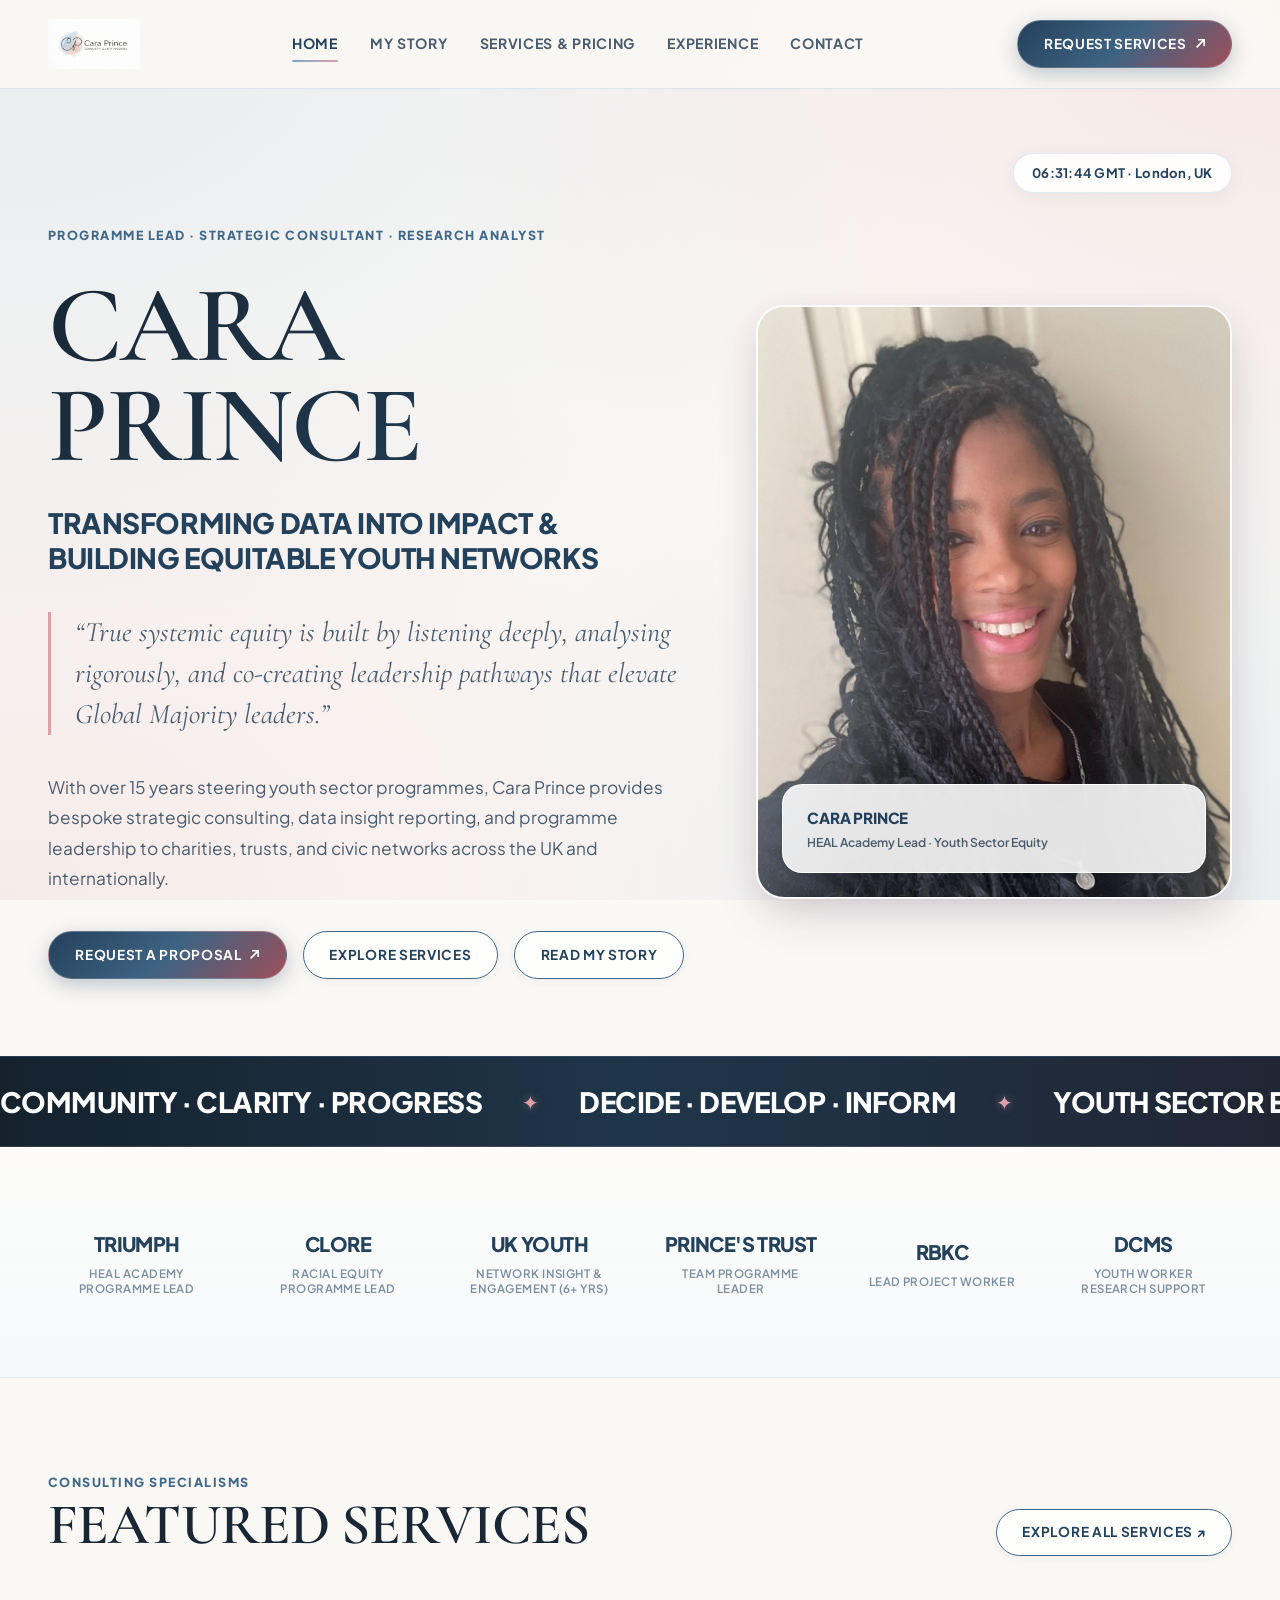
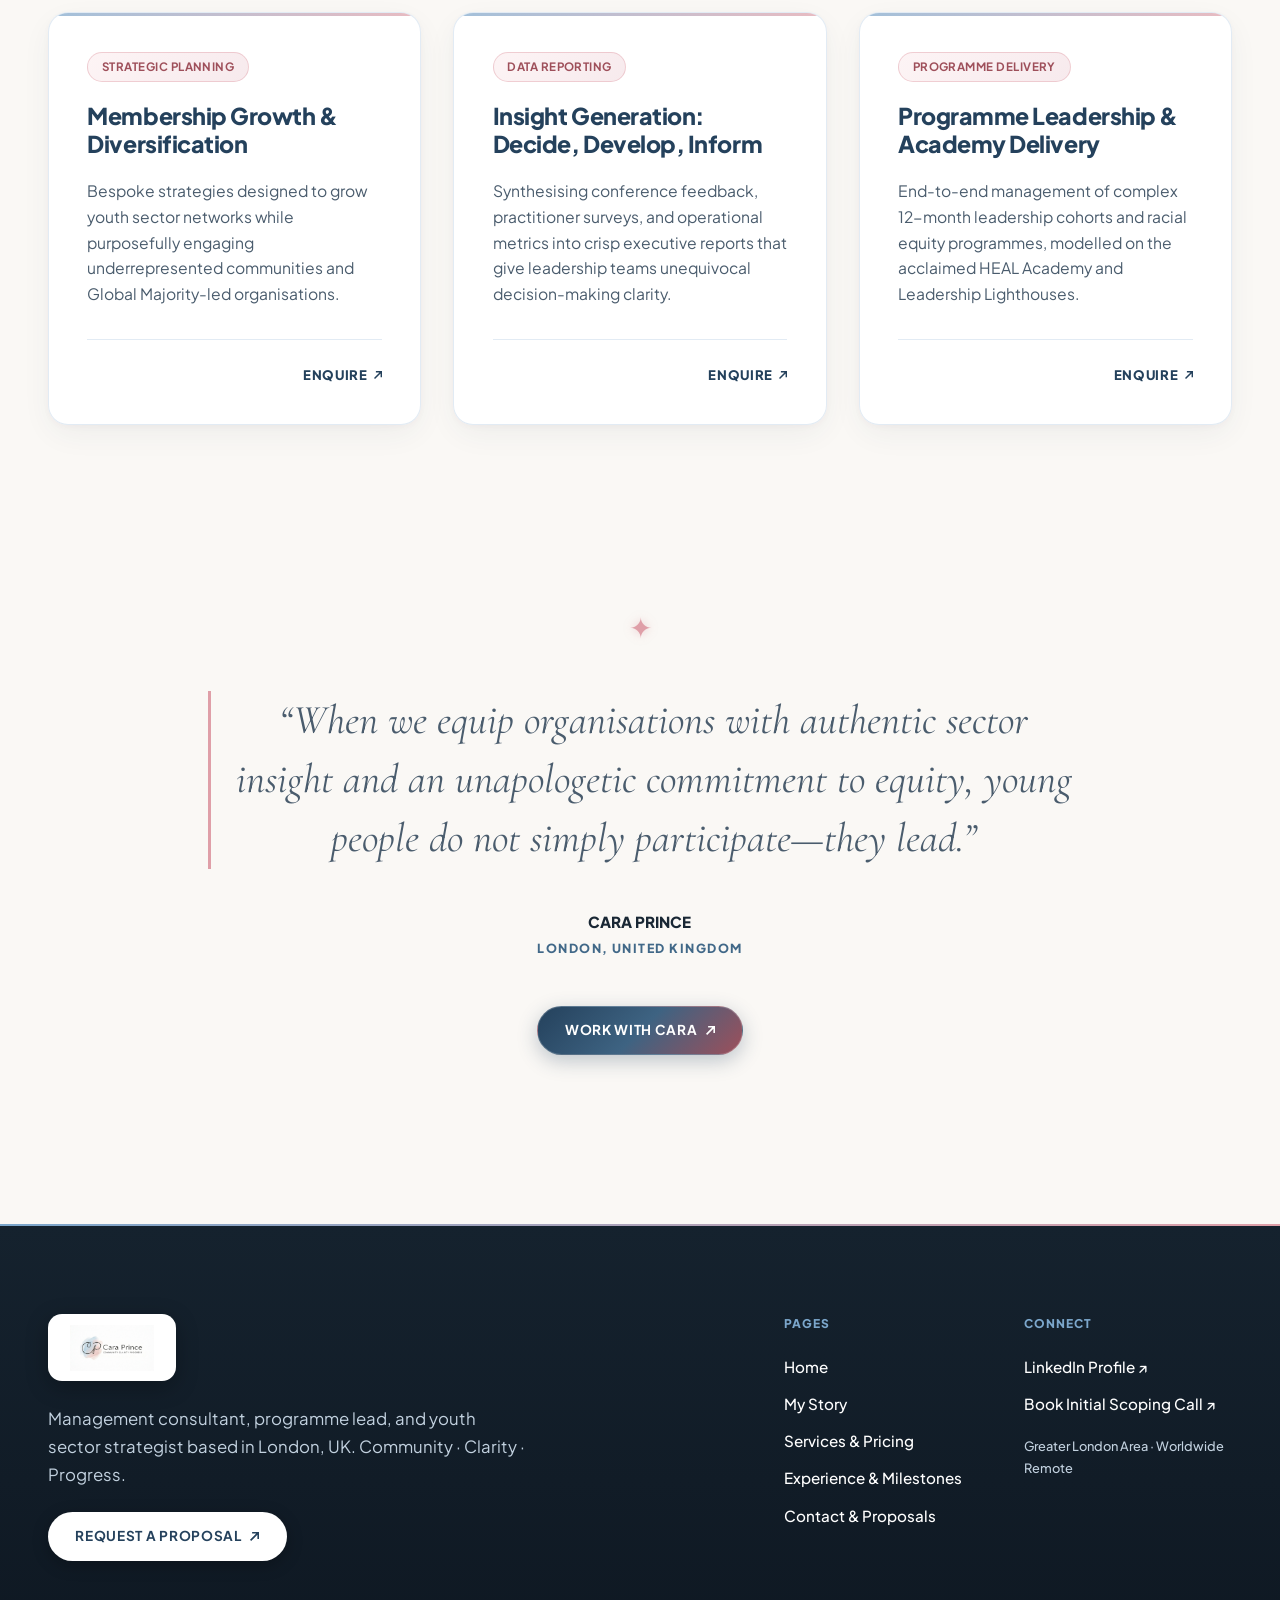
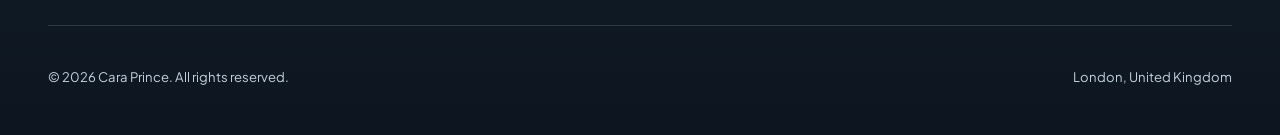
==== commit b923bc9f: "Cache-bust stylesheet version to v2.1 for immediate live client updates" ====
--- a/index.html
+++ b/index.html
@@ -11,7 +11,7 @@
   <meta property="og:type" content="website" />
   <meta property="og:image" content="assets/cara-prince.jpg" />
 
-  <link rel="stylesheet" href="styles.css" />
+  <link rel="stylesheet" href="styles.css?v=2.1" />
 </head>
 <body>
 
--- a/styles.css
+++ b/styles.css
@@ -1,50 +1,71 @@
 /* ==========================================================================
-   CARA PRINCE — BRAND IDENTITY & LUXURY EDITORIAL SYSTEM
-   Colours & Styling Harmonised with Official Watercolour Brand Identity
+   CARA PRINCE — LUXURY EDITORIAL BRAND DESIGN SYSTEM
+   Bespoke Palette & Styling Harmonised with Official Watercolour Identity
    ========================================================================== */
 
 @import url('https://fonts.googleapis.com/css2?family=Cormorant+Garamond:ital,wght@0,400;0,500;0,600;0,700;1,400;1,600&family=Plus+Jakarta+Sans:wght@300;400;500;600;700;800;900&display=swap');
 
 :root {
-  /* Brand Palette derived from Watercolour Logo */
-  --brand-blue: #8fb6d4;
-  --brand-blue-deep: #437194;
-  --brand-blue-soft: #edf4f9;
-  --brand-rose: #e8b7bc;
-  --brand-rose-deep: #b36b72;
-  --brand-rose-soft: #fcf1f2;
+  /* Brand Palette derived directly from Cara Prince's Watercolour Logo */
+  --brand-blue: #7ba6cb;
+  --brand-blue-deep: #24415c;
+  --brand-blue-mid: #416888;
+  --brand-blue-soft: #edf5fb;
+  --brand-blue-ghost: rgba(123, 166, 203, 0.12);
   
-  --bg-page: #fdfdfd;
+  --brand-rose: #df9fa8;
+  --brand-rose-deep: #9e4f5a;
+  --brand-rose-mid: #be6b76;
+  --brand-rose-soft: #fcf1f3;
+  --brand-rose-ghost: rgba(223, 159, 168, 0.14);
+
+  /* Signature Luminous Gradients */
+  --brand-gradient: linear-gradient(135deg, #24415c 0%, #3e6382 50%, #9e4f5a 100%);
+  --brand-gradient-hover: linear-gradient(135deg, #1b3247 0%, #2f4e68 50%, #b35965 100%);
+  --brand-gradient-soft: linear-gradient(135deg, rgba(123, 166, 203, 0.14) 0%, rgba(223, 159, 168, 0.16) 100%);
+  --brand-gradient-rose: linear-gradient(135deg, #9e4f5a 0%, #be6b76 100%);
+
+  /* Warm Alabaster Canvas (rich atelier paper, not cold newspaper grey) */
+  --bg-page: #faf8f5;
   --bg-card: #ffffff;
-  --bg-tinted: #f8fafd;
-  --bg-wash: linear-gradient(135deg, rgba(143, 182, 212, 0.12) 0%, rgba(232, 183, 188, 0.14) 100%);
-  --bg-dark: #1b1c20;
-  --bg-dark-card: #25272e;
-
-  --ink-primary: #1e2024;
-  --ink-secondary: #52555e;
-  --ink-muted: #828692;
+  --bg-tinted: #f4f8fb;
+  --bg-rose-tinted: #faf3f4;
+  
+  /* Luminous Deep Slate for dark accents (not harsh pitch-black) */
+  --bg-dark: #15222e;
+  --bg-dark-card: #1c2d3d;
+  --bg-dark-elevated: #24394c;
+
+  /* Typographic Ink (velvety deep maritime slate, no newspaper black) */
+  --ink-primary: #192734;
+  --ink-secondary: #4a5c6d;
+  --ink-muted: #7b8e9f;
   --ink-light: #ffffff;
-  --ink-light-muted: #b8bac2;
-
-  --border-subtle: rgba(143, 182, 212, 0.22);
-  --border-card: rgba(30, 32, 36, 0.08);
-  --border-focus: #8fb6d4;
-  --border-dark: rgba(255, 255, 255, 0.1);
-
-  /* Modern, Human Typography (No Monospace / No "AI Box" font) */
+  --ink-light-muted: #c2d1df;
+
+  /* Borders & Accents */
+  --border-subtle: rgba(123, 166, 203, 0.22);
+  --border-card: rgba(36, 65, 92, 0.08);
+  --border-rose: rgba(223, 159, 168, 0.35);
+  --border-focus: #7ba6cb;
+  --border-dark: rgba(255, 255, 255, 0.12);
+
+  /* Modern Human & Editorial Typography */
   --font-main: 'Plus Jakarta Sans', -apple-system, BlinkMacSystemFont, "Segoe UI", Roboto, sans-serif;
   --font-editorial: 'Cormorant Garamond', Georgia, serif;
 
   --radius-sm: 8px;
   --radius-md: 14px;
-  --radius-lg: 22px;
-  --radius-xl: 32px;
+  --radius-lg: 20px;
+  --radius-xl: 28px;
   --radius-full: 999px;
 
-  --shadow-sm: 0 4px 16px rgba(143, 182, 212, 0.08);
-  --shadow-card: 0 10px 30px rgba(30, 32, 36, 0.05);
-  --shadow-hover: 0 18px 42px rgba(143, 182, 212, 0.16);
+  /* Atmospheric Shadows */
+  --shadow-sm: 0 4px 16px rgba(36, 65, 92, 0.06);
+  --shadow-card: 0 10px 32px -4px rgba(36, 65, 92, 0.07), 0 2px 8px rgba(158, 79, 90, 0.04);
+  --shadow-hover: 0 20px 42px -6px rgba(36, 65, 92, 0.14), 0 8px 18px -2px rgba(158, 79, 90, 0.1);
+  --shadow-button: 0 6px 20px rgba(36, 65, 92, 0.28);
+  --shadow-button-hover: 0 10px 28px rgba(158, 79, 90, 0.35);
 
   --transition-fast: 0.2s cubic-bezier(0.16, 1, 0.3, 1);
   --transition-smooth: 0.35s cubic-bezier(0.16, 1, 0.3, 1);
@@ -54,6 +75,11 @@
   box-sizing: border-box;
   margin: 0;
   padding: 0;
+}
+
+::selection {
+  background-color: var(--brand-rose);
+  color: #ffffff;
 }
 
 html {
@@ -69,6 +95,13 @@
   padding: 0;
   color: var(--ink-primary);
   background-color: var(--bg-page);
+  /* Organic ambient watercolour backdrop */
+  background-image: 
+    radial-gradient(at 0% 0%, rgba(123, 166, 203, 0.15) 0px, transparent 55%),
+    radial-gradient(at 100% 0%, rgba(223, 159, 168, 0.18) 0px, transparent 50%),
+    radial-gradient(at 100% 100%, rgba(123, 166, 203, 0.12) 0px, transparent 50%),
+    radial-gradient(at 0% 100%, rgba(223, 159, 168, 0.14) 0px, transparent 50%);
+  background-attachment: fixed;
   font-family: var(--font-main);
   font-size: 1rem;
   line-height: 1.65;
@@ -80,21 +113,24 @@
 
 .display_hero {
   font-family: var(--font-editorial);
-  font-size: clamp(3.2rem, 8vw, 7rem);
+  font-size: clamp(3.4rem, 8.5vw, 7.5rem);
   font-weight: 600;
-  line-height: 0.95;
+  line-height: 0.92;
   letter-spacing: -0.02em;
   color: var(--ink-primary);
+  background: linear-gradient(135deg, var(--ink-primary) 0%, var(--brand-blue-deep) 100%);
+  -webkit-background-clip: text;
+  -webkit-text-fill-color: transparent;
 }
 
 .display_hero_sub {
   font-family: var(--font-main);
-  font-size: clamp(1.4rem, 3vw, 2.4rem);
+  font-size: clamp(1.15rem, 2.4vw, 1.75rem);
   font-weight: 800;
-  line-height: 1.15;
-  letter-spacing: -0.025em;
-  text-transform: uppercase;
-  color: var(--ink-primary);
+  line-height: 1.25;
+  letter-spacing: -0.015em;
+  text-transform: uppercase;
+  color: var(--brand-blue-deep);
 }
 
 .display_title {
@@ -103,24 +139,29 @@
   font-weight: 600;
   line-height: 1.08;
   letter-spacing: -0.015em;
+  color: var(--ink-primary);
 }
 
 .display_section {
   font-family: var(--font-main);
-  font-size: clamp(1.4rem, 2.6vw, 2.2rem);
+  font-size: clamp(1.35rem, 2.5vw, 2.1rem);
   font-weight: 800;
   letter-spacing: -0.02em;
   text-transform: uppercase;
   line-height: 1.2;
+  color: var(--ink-primary);
 }
 
 .serif_quote {
   font-family: var(--font-editorial);
-  font-size: clamp(1.45rem, 2.5vw, 2.2rem);
+  font-size: clamp(1.4rem, 2.2vw, 2rem);
   font-weight: 400;
   font-style: italic;
-  line-height: 1.35;
-  color: var(--ink-primary);
+  line-height: 1.45;
+  color: var(--ink-secondary);
+  border-left: 3px solid var(--brand-rose);
+  padding-left: 1.5rem;
+  margin: 0.5rem 0;
 }
 
 .serif_body {
@@ -133,11 +174,11 @@
 
 .caption_tag {
   font-family: var(--font-main);
-  font-size: 0.76rem;
-  letter-spacing: 0.1em;
-  text-transform: uppercase;
-  font-weight: 700;
-  color: var(--brand-blue-deep);
+  font-size: 0.78rem;
+  letter-spacing: 0.12em;
+  text-transform: uppercase;
+  font-weight: 800;
+  color: var(--brand-blue-mid);
 }
 
 .text_muted {
@@ -166,9 +207,9 @@
   position: sticky;
   top: 0;
   z-index: 1000;
-  background-color: rgba(253, 253, 253, 0.94);
-  backdrop-filter: blur(14px);
-  -webkit-backdrop-filter: blur(14px);
+  background-color: rgba(250, 248, 245, 0.92);
+  backdrop-filter: blur(16px);
+  -webkit-backdrop-filter: blur(16px);
   border-bottom: 1px solid var(--border-subtle);
   transition: all var(--transition-fast);
 }
@@ -177,7 +218,7 @@
   display: flex;
   align-items: center;
   justify-content: space-between;
-  height: 5.25rem;
+  height: 5.5rem;
 }
 
 .brand_link {
@@ -188,16 +229,21 @@
 }
 
 .nav_logo_img {
-  height: 48px;
+  height: 50px;
   width: auto;
   object-fit: contain;
   display: block;
+  transition: transform var(--transition-fast);
+}
+
+.brand_link:hover .nav_logo_img {
+  transform: scale(1.03);
 }
 
 .nav_menu {
   display: flex;
   align-items: center;
-  gap: 1.85rem;
+  gap: 2rem;
 }
 
 .nav_item {
@@ -213,17 +259,22 @@
   transition: color var(--transition-fast);
 }
 
-.nav_item:hover, .nav_item.is_active {
-  color: var(--ink-primary);
-}
-
-.nav_item.is_active::after {
+.nav_item:hover {
+  color: var(--brand-blue-deep);
+}
+
+.nav_item.is_active {
+  color: var(--brand-blue-deep);
+}
+
+.nav_item.is_active::after,
+.nav_item:hover::after {
   content: '';
   position: absolute;
   bottom: 0;
   left: 0;
   right: 0;
-  height: 2px;
+  height: 2.5px;
   background: linear-gradient(90deg, var(--brand-blue) 0%, var(--brand-rose) 100%);
   border-radius: var(--radius-full);
 }
@@ -240,44 +291,65 @@
   gap: 0.5rem;
   background-color: var(--brand-blue-soft);
   color: var(--brand-blue-deep);
-  padding: 0.45rem 1rem;
+  padding: 0.5rem 1.15rem;
   border-radius: var(--radius-full);
   font-family: var(--font-main);
   font-size: 0.82rem;
   font-weight: 700;
   text-decoration: none;
-  border: 1px solid rgba(143, 182, 212, 0.4);
+  border: 1px solid rgba(123, 166, 203, 0.4);
   transition: all var(--transition-fast);
 }
 
 .nav_rate_pill:hover {
-  background-color: #e2eff8;
-}
-
+  background-color: #e3eff8;
+  border-color: var(--brand-blue);
+  transform: translateY(-1px);
+}
+
+/* SIGNATURE DUAL-TONE WATERCOLOUR BUTTON */
 .btn_chic {
   display: inline-flex;
   align-items: center;
   justify-content: center;
-  gap: 0.5rem;
-  background: linear-gradient(135deg, #1e2024 0%, #2a2c33 100%);
+  gap: 0.55rem;
+  background: var(--brand-gradient);
   color: var(--ink-light);
-  padding: 0.7rem 1.5rem;
+  padding: 0.75rem 1.65rem;
   border-radius: var(--radius-full);
   font-family: var(--font-main);
   font-size: 0.85rem;
   font-weight: 700;
   text-transform: uppercase;
-  letter-spacing: 0.04em;
+  letter-spacing: 0.05em;
   text-decoration: none;
-  border: none;
+  border: 1px solid rgba(255, 255, 255, 0.2);
   cursor: pointer;
-  box-shadow: 0 4px 14px rgba(30, 32, 36, 0.15);
+  box-shadow: var(--shadow-button);
   transition: all var(--transition-fast);
+  position: relative;
+  overflow: hidden;
+}
+
+.btn_chic::before {
+  content: '';
+  position: absolute;
+  top: 0;
+  left: -100%;
+  width: 100%;
+  height: 100%;
+  background: linear-gradient(90deg, transparent, rgba(255, 255, 255, 0.2), transparent);
+  transition: left 0.6s ease;
 }
 
 .btn_chic:hover {
   transform: translateY(-2px);
-  box-shadow: 0 8px 20px rgba(143, 182, 212, 0.25);
+  background: var(--brand-gradient-hover);
+  box-shadow: var(--shadow-button-hover);
+}
+
+.btn_chic:hover::before {
+  left: 100%;
 }
 
 .btn_chic svg {
@@ -293,37 +365,42 @@
   align-items: center;
   justify-content: center;
   gap: 0.5rem;
-  background-color: transparent;
-  color: var(--ink-primary);
-  padding: 0.7rem 1.5rem;
+  background-color: rgba(255, 255, 255, 0.8);
+  backdrop-filter: blur(8px);
+  color: var(--brand-blue-deep);
+  padding: 0.72rem 1.6rem;
   border-radius: var(--radius-full);
   font-family: var(--font-main);
   font-size: 0.85rem;
   font-weight: 700;
   text-transform: uppercase;
-  letter-spacing: 0.04em;
+  letter-spacing: 0.05em;
   text-decoration: none;
-  border: 1px solid rgba(30, 32, 36, 0.2);
+  border: 1.5px solid var(--brand-blue-mid);
   cursor: pointer;
+  box-shadow: 0 2px 8px rgba(36, 65, 92, 0.06);
   transition: all var(--transition-fast);
 }
 
 .btn_chic_outline:hover {
-  background-color: var(--ink-primary);
-  color: var(--ink-light);
-  border-color: var(--ink-primary);
+  background: var(--brand-blue-deep);
+  color: #ffffff;
+  border-color: var(--brand-blue-deep);
+  transform: translateY(-2px);
+  box-shadow: 0 8px 20px rgba(36, 65, 92, 0.2);
 }
 
 .mobile_nav_toggle {
   display: none;
   background: none;
-  border: 1px solid var(--border-card);
+  border: 1px solid var(--border-subtle);
   padding: 0.5rem 0.9rem;
   border-radius: var(--radius-full);
   font-family: var(--font-main);
   font-size: 0.82rem;
   font-weight: 700;
   text-transform: uppercase;
+  color: var(--brand-blue-deep);
   cursor: pointer;
 }
 
@@ -332,7 +409,7 @@
 .hero_editorial_wrap {
   padding-top: clamp(2.5rem, 5vw, 4.5rem);
   padding-bottom: clamp(3.5rem, 6vw, 6rem);
-  background: radial-gradient(circle at top right, rgba(143, 182, 212, 0.15) 0%, rgba(232, 183, 188, 0.1) 40%, transparent 70%);
+  position: relative;
 }
 
 .hero_header_top {
@@ -344,35 +421,21 @@
   gap: 1rem;
 }
 
-.hero_motto_badge {
+.hero_live_badge {
   display: inline-flex;
   align-items: center;
-  gap: 0.6rem;
-  background-color: var(--bg-card);
-  padding: 0.45rem 1rem;
+  gap: 0.5rem;
+  font-family: var(--font-main);
+  font-size: 0.82rem;
+  font-weight: 700;
+  color: var(--brand-blue-deep);
+  background-color: rgba(255, 255, 255, 0.9);
+  backdrop-filter: blur(12px);
+  padding: 0.5rem 1.15rem;
   border-radius: var(--radius-full);
   border: 1px solid var(--border-subtle);
   box-shadow: var(--shadow-sm);
-  font-size: 0.78rem;
-  font-weight: 800;
-  letter-spacing: 0.08em;
-  text-transform: uppercase;
-  color: var(--ink-primary);
-}
-
-.hero_live_badge {
-  display: inline-flex;
-  align-items: center;
-  gap: 0.5rem;
-  font-family: var(--font-main);
-  font-size: 0.82rem;
-  font-weight: 600;
-  color: var(--ink-secondary);
-  background-color: var(--bg-card);
-  padding: 0.45rem 1rem;
-  border-radius: var(--radius-full);
-  border: 1px solid var(--border-subtle);
-  box-shadow: var(--shadow-sm);
+  letter-spacing: 0.02em;
 }
 
 .hero_visual_grid {
@@ -407,9 +470,9 @@
   position: relative;
   border-radius: var(--radius-xl);
   overflow: hidden;
-  box-shadow: var(--shadow-card);
-  background-color: #f6f3ee;
-  border: 1px solid var(--border-subtle);
+  box-shadow: 0 20px 50px -10px rgba(36, 65, 92, 0.2), 0 10px 30px -5px rgba(223, 159, 168, 0.25);
+  background: linear-gradient(135deg, rgba(123, 166, 203, 0.2) 0%, rgba(223, 159, 168, 0.25) 100%);
+  border: 2px solid rgba(255, 255, 255, 0.9);
 }
 
 .hero_portrait_img {
@@ -432,11 +495,11 @@
   right: 1.5rem;
   padding: 1.25rem 1.5rem;
   border-radius: var(--radius-lg);
-  background: rgba(255, 255, 255, 0.92);
-  backdrop-filter: blur(16px);
-  -webkit-backdrop-filter: blur(16px);
-  border: 1px solid rgba(255, 255, 255, 0.8);
-  box-shadow: 0 12px 32px rgba(30, 32, 36, 0.08);
+  background: rgba(255, 255, 255, 0.88);
+  backdrop-filter: blur(18px);
+  -webkit-backdrop-filter: blur(18px);
+  border: 1px solid rgba(255, 255, 255, 0.95);
+  box-shadow: 0 12px 32px rgba(36, 65, 92, 0.12);
   display: flex;
   align-items: center;
   justify-content: space-between;
@@ -445,34 +508,26 @@
 
 .glass_badge_title {
   font-family: var(--font-main);
-  font-size: 0.92rem;
+  font-size: 0.95rem;
   font-weight: 800;
   text-transform: uppercase;
   letter-spacing: -0.01em;
+  color: var(--brand-blue-deep);
 }
 
 .glass_badge_sub {
   font-family: var(--font-main);
-  font-size: 0.74rem;
-  color: var(--ink-muted);
-  font-weight: 500;
-}
-
-.glass_rate_pill {
-  background: linear-gradient(135deg, var(--brand-blue-deep) 0%, var(--brand-rose-deep) 100%);
-  color: var(--ink-light);
-  padding: 0.45rem 1rem;
-  border-radius: var(--radius-full);
-  font-family: var(--font-main);
-  font-size: 0.82rem;
-  font-weight: 700;
-  white-space: nowrap;
+  font-size: 0.76rem;
+  color: var(--ink-secondary);
+  font-weight: 600;
 }
 
 /* ________________ CONTINUOUS MARQUEE ________________ */
 
 .chic_marquee {
-  background: linear-gradient(90deg, #1b1c20 0%, #262932 100%);
+  background: linear-gradient(90deg, #15222e 0%, #1f3549 50%, #202634 100%);
+  border-top: 1px solid rgba(123, 166, 203, 0.2);
+  border-bottom: 1px solid rgba(223, 159, 168, 0.2);
   color: var(--ink-light);
   overflow: hidden;
   padding: 1.35rem 0;
@@ -508,6 +563,7 @@
 .star_dot {
   color: var(--brand-rose);
   font-size: 1.25rem;
+  text-shadow: 0 0 10px rgba(223, 159, 168, 0.5);
 }
 
 @keyframes marquee-scroll {
@@ -518,9 +574,9 @@
 /* ________________ INSTITUTIONAL PEDIGREE ________________ */
 
 .pedigree_section {
-  padding: 3.5rem 0;
+  padding: 4rem 0;
   border-bottom: 1px solid var(--border-subtle);
-  background-color: var(--bg-card);
+  background: linear-gradient(180deg, rgba(255, 255, 255, 0.6) 0%, rgba(244, 248, 251, 0.8) 100%);
 }
 
 .pedigree_grid {
@@ -537,6 +593,11 @@
   text-align: center;
   gap: 0.35rem;
   padding: 1rem 0.5rem;
+  transition: transform var(--transition-fast);
+}
+
+.pedigree_item:hover {
+  transform: translateY(-2px);
 }
 
 .pedigree_name {
@@ -545,7 +606,12 @@
   font-weight: 900;
   letter-spacing: -0.03em;
   text-transform: uppercase;
-  color: var(--ink-primary);
+  color: var(--brand-blue-deep);
+  transition: color var(--transition-fast);
+}
+
+.pedigree_item:hover .pedigree_name {
+  color: var(--brand-rose-deep);
 }
 
 .pedigree_role {
@@ -576,7 +642,9 @@
 }
 
 .chic_card {
-  background-color: var(--bg-card);
+  background-color: rgba(255, 255, 255, 0.94);
+  backdrop-filter: blur(12px);
+  -webkit-backdrop-filter: blur(12px);
   border: 1px solid var(--border-subtle);
   border-radius: var(--radius-lg);
   padding: clamp(1.75rem, 3vw, 2.5rem);
@@ -586,12 +654,31 @@
   justify-content: space-between;
   transition: transform var(--transition-smooth), box-shadow var(--transition-smooth), border-color var(--transition-smooth);
   position: relative;
+  overflow: hidden;
+}
+
+/* Luminous top gradient bar on cards */
+.chic_card::before {
+  content: '';
+  position: absolute;
+  top: 0;
+  left: 0;
+  right: 0;
+  height: 3px;
+  background: linear-gradient(90deg, var(--brand-blue) 0%, var(--brand-rose) 100%);
+  opacity: 0.7;
+  transition: height var(--transition-fast), opacity var(--transition-fast);
 }
 
 .chic_card:hover {
   transform: translateY(-6px);
   box-shadow: var(--shadow-hover);
-  border-color: var(--brand-blue);
+  border-color: rgba(123, 166, 203, 0.5);
+}
+
+.chic_card:hover::before {
+  height: 4.5px;
+  opacity: 1;
 }
 
 .card_top_content {
@@ -606,22 +693,17 @@
   justify-content: flex-start;
 }
 
-.card_num {
-  font-family: var(--font-main);
-  font-size: 0.85rem;
-  font-weight: 800;
-  color: var(--brand-blue-deep);
-}
-
 .card_category {
   font-family: var(--font-main);
-  font-size: 0.7rem;
-  padding: 0.25rem 0.75rem;
+  font-size: 0.72rem;
+  padding: 0.3rem 0.85rem;
   border-radius: var(--radius-full);
-  background-color: var(--brand-rose-soft);
+  background: linear-gradient(135deg, #fdf4f5 0%, #f7eaed 100%);
   color: var(--brand-rose-deep);
+  border: 1px solid rgba(223, 159, 168, 0.45);
   text-transform: uppercase;
   font-weight: 700;
+  letter-spacing: 0.04em;
 }
 
 .card_heading {
@@ -630,6 +712,7 @@
   font-weight: 800;
   letter-spacing: -0.02em;
   line-height: 1.2;
+  color: var(--brand-blue-deep);
 }
 
 .card_body_text {
@@ -647,29 +730,23 @@
   justify-content: space-between;
 }
 
-.card_rate {
-  font-family: var(--font-main);
-  font-size: 0.88rem;
-  font-weight: 700;
-  color: var(--ink-primary);
-}
-
 .card_arrow_link {
   font-family: var(--font-main);
   font-size: 0.82rem;
   font-weight: 800;
   text-transform: uppercase;
-  letter-spacing: 0.04em;
+  letter-spacing: 0.05em;
   text-decoration: none;
   color: var(--brand-blue-deep);
   display: inline-flex;
   align-items: center;
-  gap: 0.35rem;
-  transition: transform var(--transition-fast);
+  gap: 0.4rem;
+  transition: transform var(--transition-fast), color var(--transition-fast);
 }
 
 .card_arrow_link:hover {
   transform: translateX(4px);
+  color: var(--brand-rose-deep);
 }
 
 /* ________________ INNER PAGE HERO ________________ */
@@ -678,7 +755,7 @@
   padding-top: clamp(3.5rem, 6vw, 5.5rem);
   padding-bottom: clamp(3rem, 5vw, 4.5rem);
   border-bottom: 1px solid var(--border-subtle);
-  background: linear-gradient(180deg, var(--bg-page) 0%, #f6f9fc 100%);
+  background: linear-gradient(180deg, rgba(250, 248, 245, 0.8) 0%, rgba(244, 248, 251, 0.9) 100%);
 }
 
 .inner_hero_content {
@@ -708,8 +785,8 @@
 .story_photo_wrap {
   border-radius: var(--radius-xl);
   overflow: hidden;
-  box-shadow: var(--shadow-card);
-  border: 1px solid var(--border-subtle);
+  box-shadow: 0 16px 40px -8px rgba(36, 65, 92, 0.16);
+  border: 2px solid rgba(255, 255, 255, 0.9);
 }
 
 .story_photo_wrap img {
@@ -720,11 +797,24 @@
 }
 
 .story_quote_card {
-  padding: 2rem;
-  background-color: var(--bg-card);
+  padding: 2.25rem;
+  background-color: rgba(255, 255, 255, 0.94);
+  backdrop-filter: blur(12px);
   border-radius: var(--radius-lg);
   border: 1px solid var(--border-subtle);
   box-shadow: var(--shadow-card);
+  position: relative;
+  overflow: hidden;
+}
+
+.story_quote_card::before {
+  content: '';
+  position: absolute;
+  top: 0;
+  left: 0;
+  right: 0;
+  height: 3px;
+  background: linear-gradient(90deg, var(--brand-blue) 0%, var(--brand-rose) 100%);
 }
 
 .story_right_text {
@@ -741,9 +831,10 @@
 
 .story_heading {
   font-family: var(--font-editorial);
-  font-size: 2.2rem;
+  font-size: 2.3rem;
   font-weight: 600;
   line-height: 1.2;
+  color: var(--brand-blue-deep);
 }
 
 .story_p {
@@ -767,17 +858,25 @@
 .ethos_item {
   display: flex;
   align-items: flex-start;
-  gap: 1rem;
-  padding: 1.25rem 1.5rem;
-  background-color: var(--bg-card);
+  gap: 1.15rem;
+  padding: 1.35rem 1.6rem;
+  background-color: rgba(255, 255, 255, 0.92);
+  backdrop-filter: blur(10px);
   border-radius: var(--radius-md);
   border: 1px solid var(--border-subtle);
   box-shadow: var(--shadow-sm);
+  transition: all var(--transition-fast);
+}
+
+.ethos_item:hover {
+  transform: translateY(-2px);
+  border-color: rgba(123, 166, 203, 0.5);
+  box-shadow: var(--shadow-card);
 }
 
 .ethos_icon {
-  font-size: 1.1rem;
-  color: var(--brand-blue-deep);
+  font-size: 1.15rem;
+  color: var(--brand-rose-deep);
   margin-top: 0.15rem;
 }
 
@@ -790,7 +889,9 @@
 }
 
 .service_item_card {
-  background-color: var(--bg-card);
+  background-color: rgba(255, 255, 255, 0.94);
+  backdrop-filter: blur(12px);
+  -webkit-backdrop-filter: blur(12px);
   border: 1px solid var(--border-subtle);
   border-radius: var(--radius-xl);
   padding: clamp(2rem, 4vw, 3rem);
@@ -800,12 +901,31 @@
   justify-content: space-between;
   gap: 2rem;
   transition: all var(--transition-smooth);
+  position: relative;
+  overflow: hidden;
+}
+
+.service_item_card::before {
+  content: '';
+  position: absolute;
+  top: 0;
+  left: 0;
+  right: 0;
+  height: 3px;
+  background: linear-gradient(90deg, var(--brand-blue) 0%, var(--brand-rose) 100%);
+  opacity: 0.7;
+  transition: height var(--transition-fast), opacity var(--transition-fast);
 }
 
 .service_item_card:hover {
-  transform: translateY(-4px);
+  transform: translateY(-5px);
   box-shadow: var(--shadow-hover);
-  border-color: var(--brand-blue);
+  border-color: rgba(123, 166, 203, 0.5);
+}
+
+.service_item_card:hover::before {
+  height: 4.5px;
+  opacity: 1;
 }
 
 .deliverables_list {
@@ -831,7 +951,9 @@
 }
 
 .pricing_tier_banner {
-  background: linear-gradient(135deg, #1b1c20 0%, #262932 100%);
+  background: linear-gradient(135deg, #15222e 0%, #233e56 50%, #4a2833 100%);
+  border: 1px solid rgba(123, 166, 203, 0.3);
+  box-shadow: 0 24px 60px rgba(21, 34, 46, 0.3);
   color: var(--ink-light);
   border-radius: var(--radius-xl);
   padding: clamp(2.5rem, 5vw, 4.5rem);
@@ -840,16 +962,30 @@
   grid-template-columns: 1fr 1fr;
   gap: 3rem;
   align-items: center;
+  position: relative;
+  overflow: hidden;
+}
+
+.pricing_tier_banner::after {
+  content: '';
+  position: absolute;
+  top: -50%;
+  right: -20%;
+  width: 350px;
+  height: 350px;
+  border-radius: 50%;
+  background: radial-gradient(circle, rgba(223, 159, 168, 0.15) 0%, transparent 70%);
+  pointer-events: none;
 }
 
 .tier_pill_badge {
   display: inline-block;
   background: linear-gradient(90deg, var(--brand-blue) 0%, var(--brand-rose) 100%);
-  color: var(--ink-primary);
-  padding: 0.4rem 0.95rem;
+  color: var(--brand-blue-deep);
+  padding: 0.45rem 1rem;
   border-radius: var(--radius-full);
   font-family: var(--font-main);
-  font-size: 0.76rem;
+  font-size: 0.78rem;
   text-transform: uppercase;
   font-weight: 800;
   letter-spacing: 0.06em;
@@ -874,7 +1010,8 @@
 }
 
 .timeline_card {
-  background-color: var(--bg-card);
+  background-color: rgba(255, 255, 255, 0.94);
+  backdrop-filter: blur(12px);
   border: 1px solid var(--border-subtle);
   border-radius: var(--radius-xl);
   padding: clamp(2rem, 3.5vw, 3rem);
@@ -883,11 +1020,25 @@
   grid-template-columns: 0.8fr 1.2fr;
   gap: 2.5rem;
   transition: all var(--transition-smooth);
+  position: relative;
+  overflow: hidden;
+}
+
+.timeline_card::before {
+  content: '';
+  position: absolute;
+  top: 0;
+  left: 0;
+  right: 0;
+  height: 3px;
+  background: linear-gradient(90deg, var(--brand-blue) 0%, var(--brand-rose) 100%);
+  opacity: 0.7;
 }
 
 .timeline_card:hover {
   box-shadow: var(--shadow-hover);
-  border-color: var(--brand-blue);
+  border-color: rgba(123, 166, 203, 0.5);
+  transform: translateY(-3px);
 }
 
 .timeline_left {
@@ -901,14 +1052,16 @@
   font-size: 1.45rem;
   font-weight: 800;
   line-height: 1.2;
+  color: var(--brand-blue-deep);
 }
 
 .timeline_org {
   font-family: var(--font-main);
   font-size: 0.9rem;
   font-weight: 700;
-  color: var(--brand-blue-deep);
-  text-transform: uppercase;
+  color: var(--brand-blue-mid);
+  text-transform: uppercase;
+  letter-spacing: 0.04em;
 }
 
 .timeline_date_tag {
@@ -916,8 +1069,9 @@
   font-family: var(--font-main);
   font-size: 0.78rem;
   padding: 0.35rem 0.85rem;
-  background-color: var(--brand-rose-soft);
+  background: linear-gradient(135deg, #fdf4f5 0%, #f7eaed 100%);
   color: var(--brand-rose-deep);
+  border: 1px solid rgba(223, 159, 168, 0.4);
   border-radius: var(--radius-full);
   width: fit-content;
   font-weight: 700;
@@ -961,7 +1115,8 @@
 }
 
 .cred_box {
-  background-color: var(--bg-card);
+  background-color: rgba(255, 255, 255, 0.94);
+  backdrop-filter: blur(10px);
   border: 1px solid var(--border-subtle);
   border-radius: var(--radius-lg);
   padding: 1.75rem;
@@ -970,6 +1125,13 @@
   justify-content: space-between;
   gap: 1rem;
   box-shadow: var(--shadow-sm);
+  transition: all var(--transition-fast);
+}
+
+.cred_box:hover {
+  transform: translateY(-3px);
+  border-color: rgba(123, 166, 203, 0.5);
+  box-shadow: var(--shadow-card);
 }
 
 .cred_inst {
@@ -985,6 +1147,7 @@
   font-size: 1.15rem;
   font-weight: 800;
   line-height: 1.25;
+  color: var(--brand-blue-deep);
 }
 
 .cred_badge {
@@ -1008,7 +1171,8 @@
 }
 
 .contact_info_card {
-  background-color: var(--bg-card);
+  background-color: rgba(255, 255, 255, 0.94);
+  backdrop-filter: blur(12px);
   border: 1px solid var(--border-subtle);
   border-radius: var(--radius-xl);
   padding: clamp(2rem, 3.5vw, 3rem);
@@ -1016,6 +1180,18 @@
   display: flex;
   flex-direction: column;
   gap: 2rem;
+  position: relative;
+  overflow: hidden;
+}
+
+.contact_info_card::before {
+  content: '';
+  position: absolute;
+  top: 0;
+  left: 0;
+  right: 0;
+  height: 3px;
+  background: linear-gradient(90deg, var(--brand-blue) 0%, var(--brand-rose) 100%);
 }
 
 .contact_point {
@@ -1025,11 +1201,12 @@
 }
 
 .contact_point_icon {
-  width: 2.75rem;
-  height: 2.75rem;
+  width: 2.85rem;
+  height: 2.85rem;
   border-radius: 50%;
-  background-color: var(--brand-blue-soft);
-  color: var(--brand-blue-deep);
+  background: linear-gradient(135deg, var(--brand-blue-soft) 0%, #e2eff8 100%);
+  color: var(--brand-blue-deep);
+  border: 1px solid rgba(123, 166, 203, 0.3);
   display: flex;
   align-items: center;
   justify-content: center;
@@ -1037,11 +1214,24 @@
 }
 
 .proposal_form_container {
-  background-color: var(--bg-card);
+  background-color: rgba(255, 255, 255, 0.96);
+  backdrop-filter: blur(16px);
   border: 1px solid var(--border-subtle);
   border-radius: var(--radius-xl);
   padding: clamp(2rem, 4vw, 3.5rem);
   box-shadow: var(--shadow-hover);
+  position: relative;
+  overflow: hidden;
+}
+
+.proposal_form_container::before {
+  content: '';
+  position: absolute;
+  top: 0;
+  left: 0;
+  right: 0;
+  height: 3.5px;
+  background: linear-gradient(90deg, var(--brand-blue) 0%, var(--brand-rose) 100%);
 }
 
 .chic_form {
@@ -1062,7 +1252,7 @@
   font-weight: 700;
   text-transform: uppercase;
   letter-spacing: 0.05em;
-  color: var(--ink-primary);
+  color: var(--brand-blue-deep);
 }
 
 .form_grid_2 {
@@ -1074,9 +1264,9 @@
 .form_control {
   width: 100%;
   padding: 0.95rem 1.2rem;
-  border: 1px solid var(--border-card);
+  border: 1px solid rgba(123, 166, 203, 0.3);
   border-radius: var(--radius-md);
-  background-color: var(--bg-tinted);
+  background-color: #fafbfc;
   font-family: var(--font-main);
   font-size: 0.95rem;
   color: var(--ink-primary);
@@ -1087,7 +1277,7 @@
 .form_control:focus {
   background-color: #ffffff;
   border-color: var(--brand-blue);
-  box-shadow: 0 0 0 3px rgba(143, 182, 212, 0.25);
+  box-shadow: 0 0 0 3px rgba(123, 166, 203, 0.25), 0 4px 12px rgba(36, 65, 92, 0.06);
 }
 
 textarea.form_control {
@@ -1107,11 +1297,12 @@
   gap: 0.5rem;
   padding: 0.65rem 1.15rem;
   border: 1px solid var(--border-subtle);
-  background-color: var(--bg-tinted);
+  background-color: #fafbfc;
   border-radius: var(--radius-full);
   font-family: var(--font-main);
   font-size: 0.88rem;
   font-weight: 600;
+  color: var(--ink-secondary);
   cursor: pointer;
   user-select: none;
   transition: all var(--transition-fast);
@@ -1119,6 +1310,8 @@
 
 .service_pill_choice:hover {
   border-color: var(--brand-blue);
+  background-color: #ffffff;
+  color: var(--brand-blue-deep);
 }
 
 .service_pill_choice input {
@@ -1126,18 +1319,19 @@
 }
 
 .service_pill_choice.is_checked {
-  background-color: var(--brand-blue-deep);
-  color: var(--ink-light);
-  border-color: var(--brand-blue-deep);
+  background: var(--brand-gradient);
+  color: #ffffff;
+  border-color: transparent;
+  box-shadow: 0 4px 12px rgba(36, 65, 92, 0.25);
 }
 
 .form_feedback_box {
   display: none;
   padding: 1.25rem 1.5rem;
   border-radius: var(--radius-md);
-  background-color: #ecfdf5;
-  border: 1px solid #10b981;
-  color: #065f46;
+  background-color: #f0fdf4;
+  border: 1px solid #86efac;
+  color: #166534;
   font-size: 0.95rem;
   font-weight: 600;
 }
@@ -1149,9 +1343,12 @@
 /* ________________ FOOTER ________________ */
 
 .site_footer {
-  background-color: var(--bg-dark);
+  background: linear-gradient(180deg, #15222e 0%, #0d1620 100%);
+  position: relative;
+  border-top: 2px solid transparent;
+  border-image: linear-gradient(90deg, var(--brand-blue) 0%, var(--brand-rose) 100%) 1;
   color: var(--ink-light);
-  padding: 5rem 0 3rem;
+  padding: 5.5rem 0 3rem;
   margin-top: 5rem;
 }
 
@@ -1173,14 +1370,14 @@
   display: inline-flex;
   align-items: center;
   background: #ffffff;
-  padding: 0.55rem 1.2rem;
+  padding: 0.65rem 1.35rem;
   border-radius: var(--radius-md);
-  box-shadow: 0 4px 18px rgba(0, 0, 0, 0.22);
+  box-shadow: 0 6px 22px rgba(0, 0, 0, 0.28);
   width: fit-content;
 }
 
 .footer_logo_img {
-  height: 44px;
+  height: 46px;
   width: auto;
   object-fit: contain;
   display: block;
@@ -1188,15 +1385,17 @@
 
 .btn_chic_light {
   background: #ffffff !important;
-  color: var(--ink-primary) !important;
+  color: var(--brand-blue-deep) !important;
   border: 1px solid rgba(255, 255, 255, 0.9) !important;
   box-shadow: 0 4px 16px rgba(0, 0, 0, 0.25) !important;
+  transition: all var(--transition-fast) !important;
 }
 
 .btn_chic_light:hover {
   background: var(--brand-blue-soft) !important;
   color: var(--brand-blue-deep) !important;
-  transform: translateY(-2px);
+  transform: translateY(-2px) !important;
+  box-shadow: 0 8px 24px rgba(123, 166, 203, 0.35) !important;
 }
 
 .footer_name {
@@ -1222,7 +1421,7 @@
 .footer_nav_heading {
   font-family: var(--font-main);
   font-size: 0.75rem;
-  color: var(--ink-light-muted);
+  color: var(--brand-blue);
   text-transform: uppercase;
   letter-spacing: 0.08em;
   font-weight: 800;
@@ -1238,7 +1437,7 @@
 }
 
 .footer_link:hover {
-  color: var(--brand-blue);
+  color: var(--brand-rose);
 }
 
 .footer_bottom {
@@ -1257,7 +1456,7 @@
 
 .mobile_nav_drawer {
   position: fixed;
-  top: 5.25rem;
+  top: 5.5rem;
   left: 0;
   right: 0;
   background-color: var(--bg-page);
@@ -1275,7 +1474,7 @@
   font-size: 1.15rem;
   font-weight: 800;
   text-transform: uppercase;
-  color: var(--ink-primary);
+  color: var(--brand-blue-deep);
   text-decoration: none;
   padding: 0.5rem 0;
   border-bottom: 1px solid var(--border-subtle);
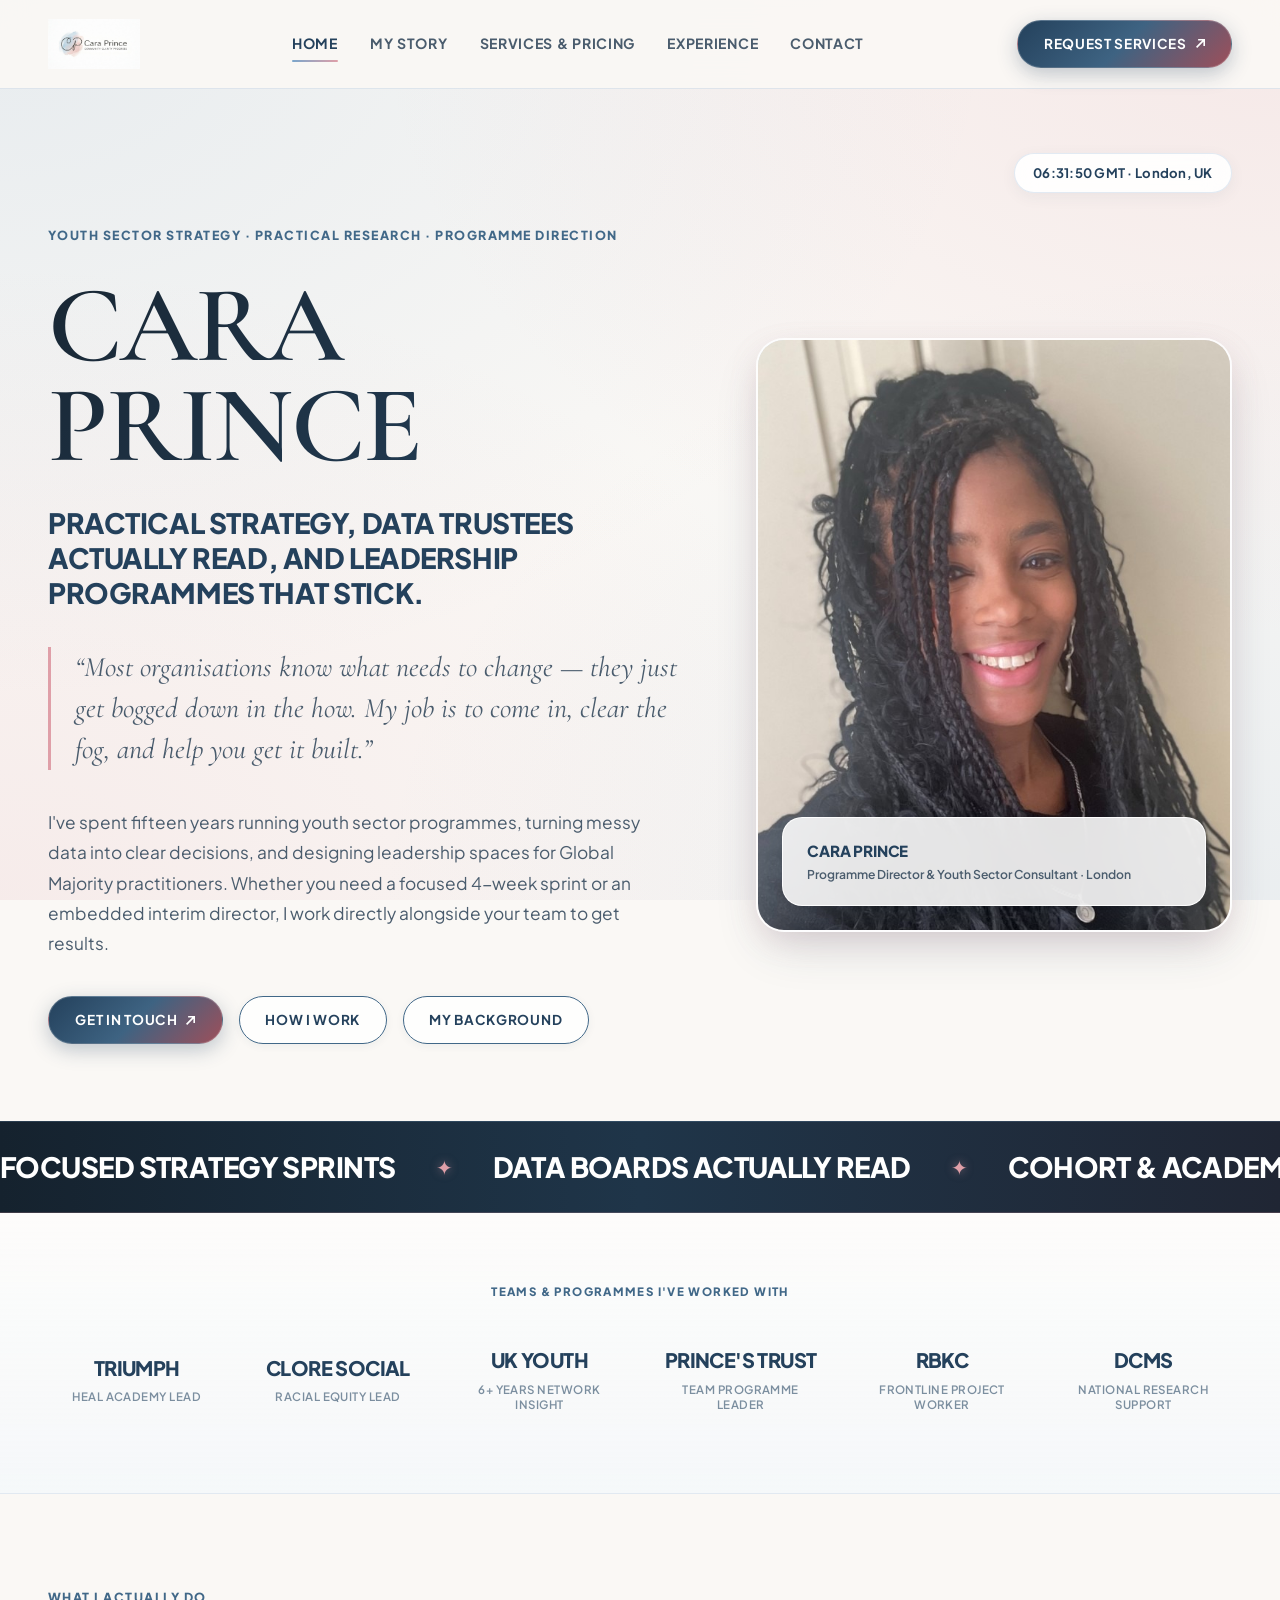
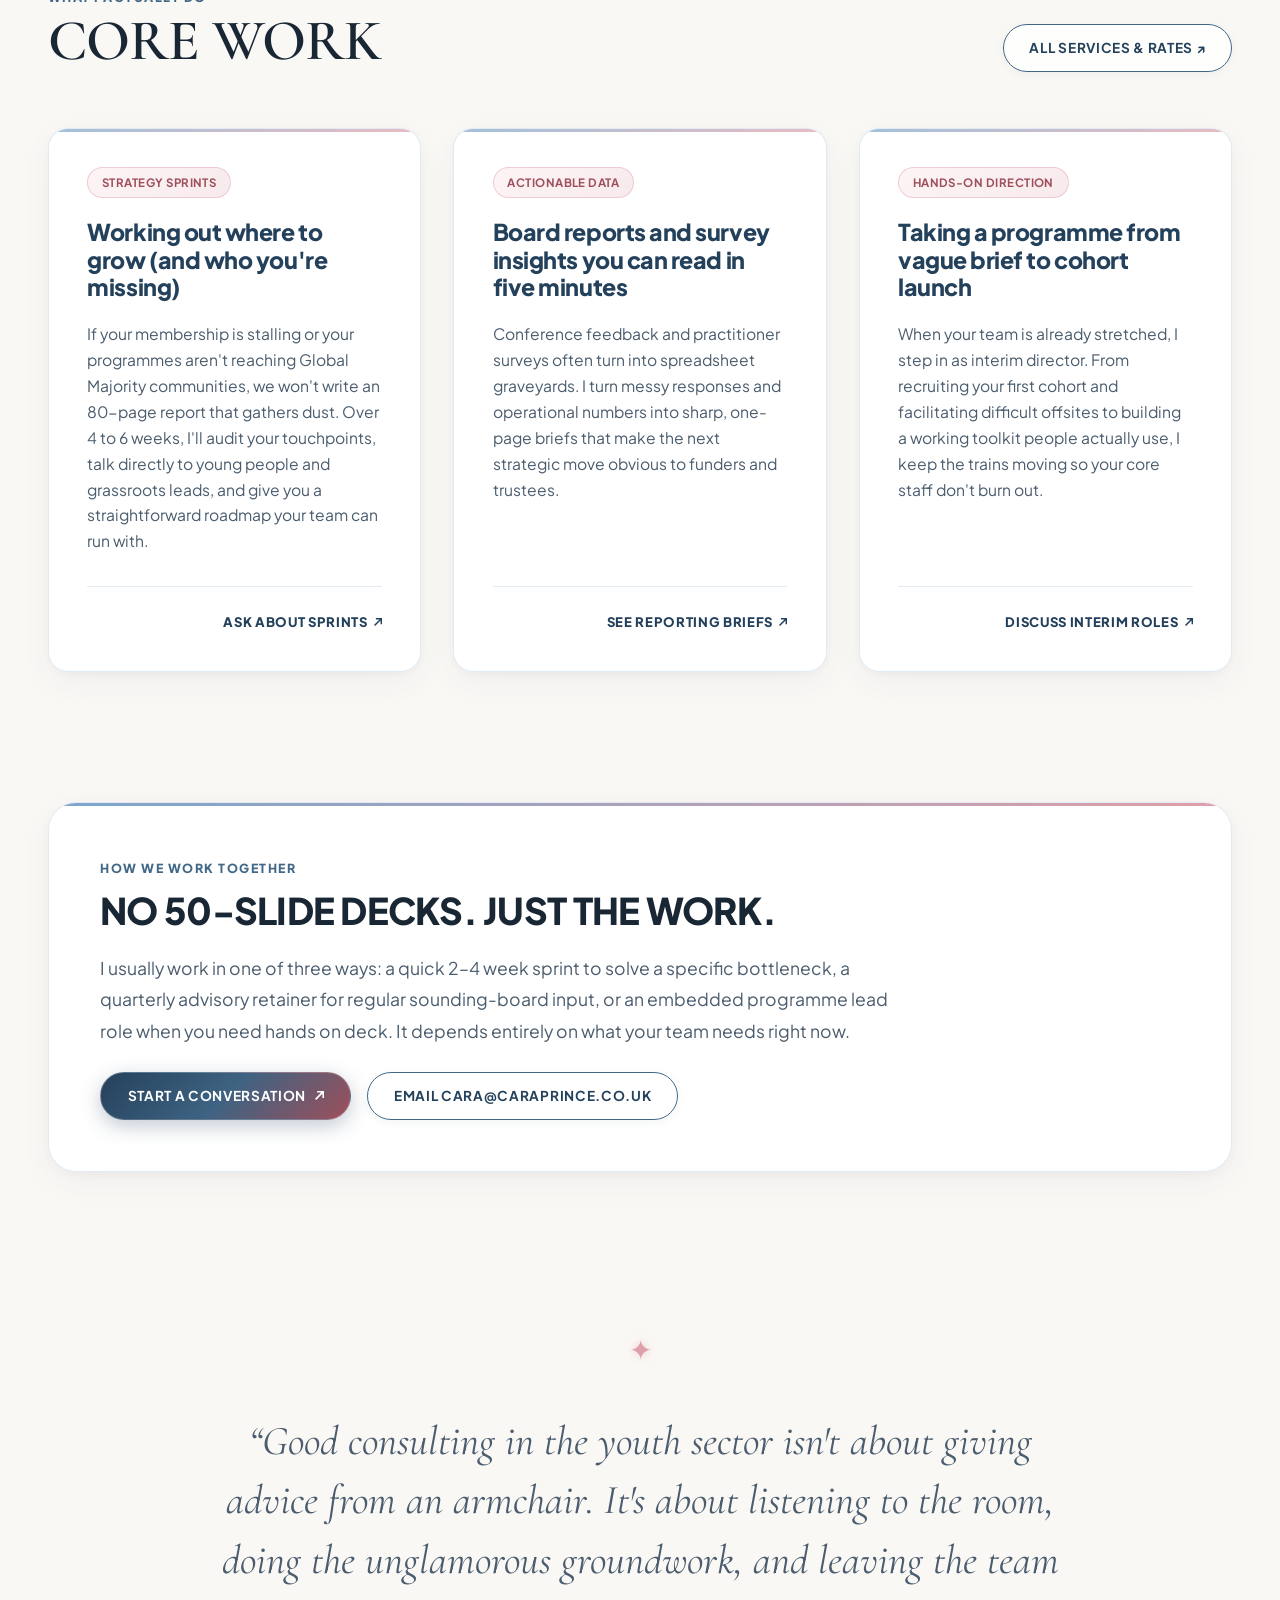
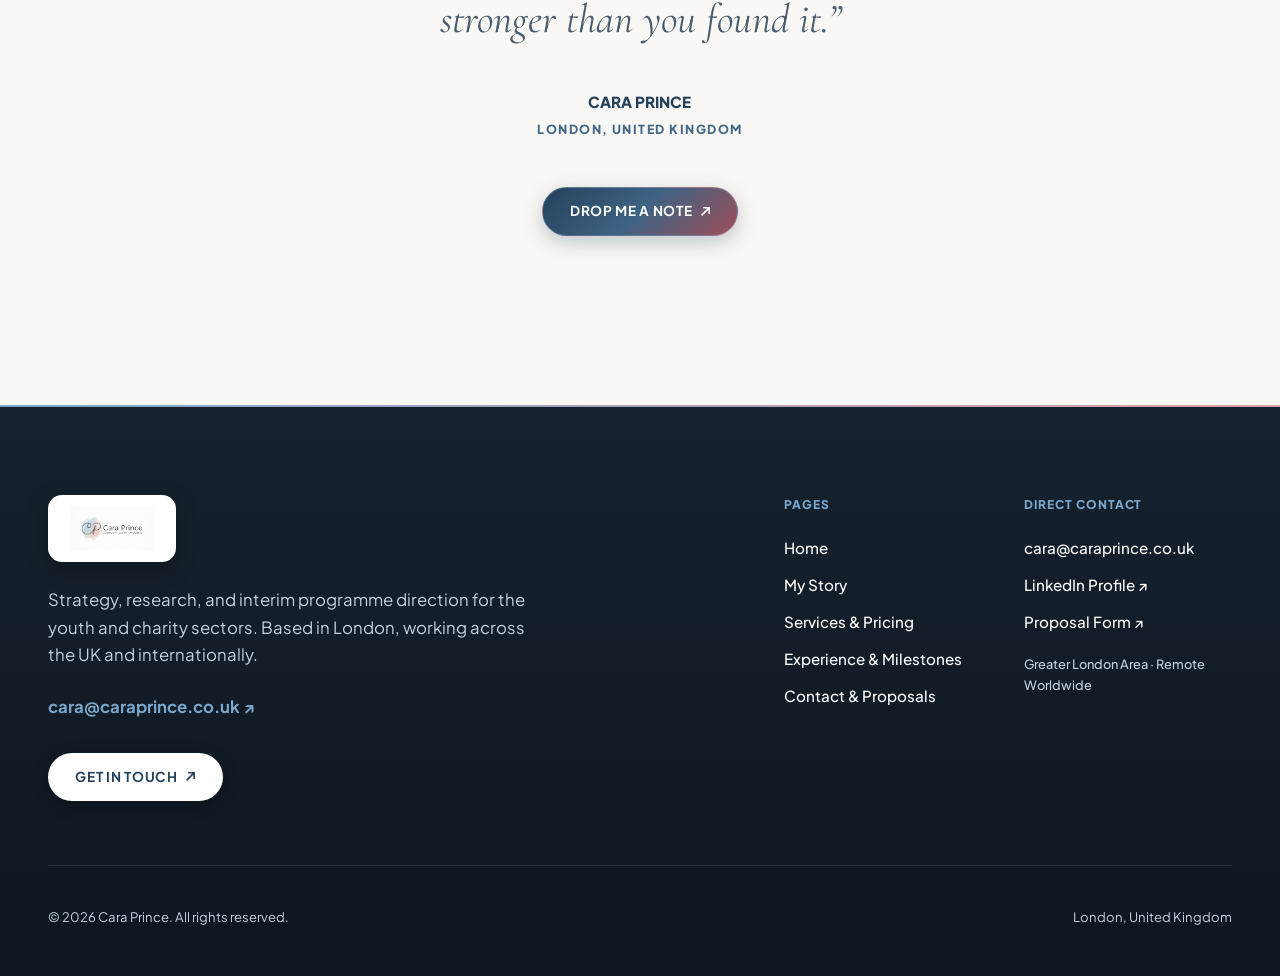
==== commit 0f0bfb0b: "Humanise all copy with first-person voice, concrete deliverables, and varied editorial rhythm" ====
--- a/index.html
+++ b/index.html
@@ -79,27 +79,27 @@
           
           <!-- Left Column -->
           <div class="hero_content_pane">
-            <div class="caption_tag">PROGRAMME LEAD · STRATEGIC CONSULTANT · RESEARCH ANALYST</div>
+            <div class="caption_tag">YOUTH SECTOR STRATEGY · PRACTICAL RESEARCH · PROGRAMME DIRECTION</div>
             <h1 class="display_hero">CARA PRINCE</h1>
-            <p class="display_hero_sub">TRANSFORMING DATA INTO IMPACT & BUILDING EQUITABLE YOUTH NETWORKS</p>
+            <p class="display_hero_sub">PRACTICAL STRATEGY, DATA TRUSTEES ACTUALLY READ, AND LEADERSHIP PROGRAMMES THAT STICK.</p>
 
             <blockquote class="serif_quote">
-              “True systemic equity is built by listening deeply, analysing rigorously, and co-creating leadership pathways that elevate Global Majority leaders.”
+              “Most organisations know what needs to change — they just get bogged down in the how. My job is to come in, clear the fog, and help you get it built.”
             </blockquote>
 
             <p class="hero_bio_summary">
-              With over 15 years steering youth sector programmes, Cara Prince provides bespoke strategic consulting, data insight reporting, and programme leadership to charities, trusts, and civic networks across the UK and internationally.
+              I've spent fifteen years running youth sector programmes, turning messy data into clear decisions, and designing leadership spaces for Global Majority practitioners. Whether you need a focused 4-week sprint or an embedded interim director, I work directly alongside your team to get results.
             </p>
 
             <div class="hero_action_row">
               <a href="contact.html" class="btn_chic">
-                <span>Request a Proposal</span>
+                <span>Get in Touch</span>
                 <svg width="9" height="9" viewBox="0 0 9 9" fill="currentColor">
                   <path d="M9 0V6.89161L7.3951 6.89161V2.81643L1.16434 9L0 7.8514L6.18357 1.62063L2.12413 1.62063V0L9 0Z"/>
                 </svg>
               </a>
-              <a href="services.html" class="btn_chic_outline">Explore Services</a>
-              <a href="story.html" class="btn_chic_outline">Read My Story</a>
+              <a href="services.html" class="btn_chic_outline">How I Work</a>
+              <a href="story.html" class="btn_chic_outline">My Background</a>
             </div>
           </div>
 
@@ -113,7 +113,7 @@
             <div class="hero_glass_badge">
               <div>
                 <span class="glass_badge_title">Cara Prince</span>
-                <div class="glass_badge_sub">HEAL Academy Lead · Youth Sector Equity</div>
+                <div class="glass_badge_sub">Programme Director & Youth Sector Consultant · London</div>
               </div>
             </div>
           </div>
@@ -129,31 +129,31 @@
     <div class="chic_marquee" aria-hidden="true">
       <div class="chic_marquee_track">
         <div class="chic_marquee_items">
-          <span class="marquee_phrase">COMMUNITY · CLARITY · PROGRESS</span>
-          <span class="star_dot">✦</span>
-          <span class="marquee_phrase">DECIDE · DEVELOP · INFORM</span>
-          <span class="star_dot">✦</span>
-          <span class="marquee_phrase">YOUTH SECTOR EQUITY</span>
-          <span class="star_dot">✦</span>
-          <span class="marquee_phrase">RACIAL EQUITY LEADERSHIP</span>
+          <span class="marquee_phrase">FOCUSED STRATEGY SPRINTS</span>
+          <span class="star_dot">✦</span>
+          <span class="marquee_phrase">DATA BOARDS ACTUALLY READ</span>
+          <span class="star_dot">✦</span>
+          <span class="marquee_phrase">COHORT & ACADEMY DESIGN</span>
+          <span class="star_dot">✦</span>
+          <span class="marquee_phrase">RACIAL EQUITY IN PRACTICE</span>
           <span class="star_dot">✦</span>
           <span class="marquee_phrase">MEMBERSHIP DIVERSIFICATION</span>
           <span class="star_dot">✦</span>
-          <span class="marquee_phrase">STRATEGIC DATA REPORTING</span>
+          <span class="marquee_phrase">FACILITATED OFFSITES</span>
           <span class="star_dot">✦</span>
         </div>
         <div class="chic_marquee_items">
-          <span class="marquee_phrase">COMMUNITY · CLARITY · PROGRESS</span>
-          <span class="star_dot">✦</span>
-          <span class="marquee_phrase">DECIDE · DEVELOP · INFORM</span>
-          <span class="star_dot">✦</span>
-          <span class="marquee_phrase">YOUTH SECTOR EQUITY</span>
-          <span class="star_dot">✦</span>
-          <span class="marquee_phrase">RACIAL EQUITY LEADERSHIP</span>
+          <span class="marquee_phrase">FOCUSED STRATEGY SPRINTS</span>
+          <span class="star_dot">✦</span>
+          <span class="marquee_phrase">DATA BOARDS ACTUALLY READ</span>
+          <span class="star_dot">✦</span>
+          <span class="marquee_phrase">COHORT & ACADEMY DESIGN</span>
+          <span class="star_dot">✦</span>
+          <span class="marquee_phrase">RACIAL EQUITY IN PRACTICE</span>
           <span class="star_dot">✦</span>
           <span class="marquee_phrase">MEMBERSHIP DIVERSIFICATION</span>
           <span class="star_dot">✦</span>
-          <span class="marquee_phrase">STRATEGIC DATA REPORTING</span>
+          <span class="marquee_phrase">FACILITATED OFFSITES</span>
           <span class="star_dot">✦</span>
         </div>
       </div>
@@ -164,18 +164,21 @@
          ========================================================================= -->
     <section class="pedigree_section">
       <div class="container">
+        <div style="margin-bottom: 1.5rem; text-align: center;">
+          <span class="caption_tag" style="font-size: 0.72rem;">TEAMS & PROGRAMMES I'VE WORKED WITH</span>
+        </div>
         <div class="pedigree_grid">
           <div class="pedigree_item">
             <span class="pedigree_name">TRIUMPH</span>
-            <span class="pedigree_role">HEAL Academy Programme Lead</span>
-          </div>
-          <div class="pedigree_item">
-            <span class="pedigree_name">CLORE</span>
-            <span class="pedigree_role">Racial Equity Programme Lead</span>
+            <span class="pedigree_role">HEAL Academy Lead</span>
+          </div>
+          <div class="pedigree_item">
+            <span class="pedigree_name">CLORE SOCIAL</span>
+            <span class="pedigree_role">Racial Equity Lead</span>
           </div>
           <div class="pedigree_item">
             <span class="pedigree_name">UK YOUTH</span>
-            <span class="pedigree_role">Network Insight & Engagement (6+ Yrs)</span>
+            <span class="pedigree_role">6+ Years Network Insight</span>
           </div>
           <div class="pedigree_item">
             <span class="pedigree_name">PRINCE'S TRUST</span>
@@ -183,18 +186,18 @@
           </div>
           <div class="pedigree_item">
             <span class="pedigree_name">RBKC</span>
-            <span class="pedigree_role">Lead Project Worker</span>
+            <span class="pedigree_role">Frontline Project Worker</span>
           </div>
           <div class="pedigree_item">
             <span class="pedigree_name">DCMS</span>
-            <span class="pedigree_role">Youth Worker Research Support</span>
-          </div>
-        </div>
-      </div>
-    </section>
-
-    <!-- =========================================================================
-         SELECTED SERVICES TEASER
+            <span class="pedigree_role">National Research Support</span>
+          </div>
+        </div>
+      </div>
+    </section>
+
+    <!-- =========================================================================
+         SELECTED SERVICES TEASER (VARIED RHYTHM & CONCRETE SPECIFICS)
          ========================================================================= -->
     <section class="section_padding">
       <div class="container">
@@ -202,10 +205,10 @@
           
           <div class="section_head_dual">
             <div>
-              <span class="caption_tag">CONSULTING SPECIALISMS</span>
-              <h2 class="display_title">FEATURED SERVICES</h2>
-            </div>
-            <a href="services.html" class="btn_chic_outline">Explore All Services ↗</a>
+              <span class="caption_tag">WHAT I ACTUALLY DO</span>
+              <h2 class="display_title">CORE WORK</h2>
+            </div>
+            <a href="services.html" class="btn_chic_outline">All Services & Rates ↗</a>
           </div>
 
           <div class="cards_trio_grid">
@@ -214,16 +217,16 @@
             <div class="chic_card">
               <div class="card_top_content">
                 <div class="card_num_badge">
-                  <span class="card_category">Strategic Planning</span>
+                  <span class="card_category">Strategy Sprints</span>
                 </div>
-                <h3 class="card_heading">Membership Growth & Diversification</h3>
+                <h3 class="card_heading">Working out where to grow (and who you're missing)</h3>
                 <p class="card_body_text">
-                  Bespoke strategies designed to grow youth sector networks while purposefully engaging underrepresented communities and Global Majority-led organisations.
+                  If your membership is stalling or your programmes aren't reaching Global Majority communities, we won't write an 80-page report that gathers dust. Over 4 to 6 weeks, I'll audit your touchpoints, talk directly to young people and grassroots leads, and give you a straightforward roadmap your team can run with.
                 </p>
               </div>
               <div class="card_bottom_cta">
                 <a href="contact.html?service=Membership+Growth" class="card_arrow_link" style="margin-left: auto;">
-                  <span>Enquire</span>
+                  <span>Ask about sprints</span>
                   <svg width="8" height="8" viewBox="0 0 9 9" fill="currentColor"><path d="M9 0V6.89161L7.3951 6.89161V2.81643L1.16434 9L0 7.8514L6.18357 1.62063L2.12413 1.62063V0L9 0Z"/></svg>
                 </a>
               </div>
@@ -233,16 +236,16 @@
             <div class="chic_card">
               <div class="card_top_content">
                 <div class="card_num_badge">
-                  <span class="card_category">Data Reporting</span>
+                  <span class="card_category">Actionable Data</span>
                 </div>
-                <h3 class="card_heading">Insight Generation: Decide, Develop, Inform</h3>
+                <h3 class="card_heading">Board reports and survey insights you can read in five minutes</h3>
                 <p class="card_body_text">
-                  Synthesising conference feedback, practitioner surveys, and operational metrics into crisp executive reports that give leadership teams unequivocal decision-making clarity.
+                  Conference feedback and practitioner surveys often turn into spreadsheet graveyards. I turn messy responses and operational numbers into sharp, one-page briefs that make the next strategic move obvious to funders and trustees.
                 </p>
               </div>
               <div class="card_bottom_cta">
                 <a href="contact.html?service=Data+Reporting" class="card_arrow_link" style="margin-left: auto;">
-                  <span>Enquire</span>
+                  <span>See reporting briefs</span>
                   <svg width="8" height="8" viewBox="0 0 9 9" fill="currentColor"><path d="M9 0V6.89161L7.3951 6.89161V2.81643L1.16434 9L0 7.8514L6.18357 1.62063L2.12413 1.62063V0L9 0Z"/></svg>
                 </a>
               </div>
@@ -252,16 +255,16 @@
             <div class="chic_card">
               <div class="card_top_content">
                 <div class="card_num_badge">
-                  <span class="card_category">Programme Delivery</span>
+                  <span class="card_category">Hands-on Direction</span>
                 </div>
-                <h3 class="card_heading">Programme Leadership & Academy Delivery</h3>
+                <h3 class="card_heading">Taking a programme from vague brief to cohort launch</h3>
                 <p class="card_body_text">
-                  End-to-end management of complex 12-month leadership cohorts and racial equity programmes, modelled on the acclaimed HEAL Academy and Leadership Lighthouses.
+                  When your team is already stretched, I step in as interim director. From recruiting your first cohort and facilitating difficult offsites to building a working toolkit people actually use, I keep the trains moving so your core staff don't burn out.
                 </p>
               </div>
               <div class="card_bottom_cta">
                 <a href="contact.html?service=Programme+Leadership" class="card_arrow_link" style="margin-left: auto;">
-                  <span>Enquire</span>
+                  <span>Discuss interim roles</span>
                   <svg width="8" height="8" viewBox="0 0 9 9" fill="currentColor"><path d="M9 0V6.89161L7.3951 6.89161V2.81643L1.16434 9L0 7.8514L6.18357 1.62063L2.12413 1.62063V0L9 0Z"/></svg>
                 </a>
               </div>
@@ -269,6 +272,35 @@
 
           </div>
 
+        </div>
+      </div>
+    </section>
+
+    <!-- =========================================================================
+         HOW I WORK (BREAKING THE UNIFORM RHYTHM)
+         ========================================================================= -->
+    <section style="padding: 2.5rem 0 4rem;">
+      <div class="container">
+        <div style="background: rgba(255, 255, 255, 0.95); border: 1px solid var(--border-subtle); border-radius: var(--radius-xl); padding: clamp(2rem, 4vw, 3.5rem); box-shadow: var(--shadow-card); position: relative; overflow: hidden;">
+          <div style="position: absolute; top: 0; left: 0; right: 0; height: 3px; background: linear-gradient(90deg, var(--brand-blue) 0%, var(--brand-rose) 100%);"></div>
+          <div style="max-width: 820px;">
+            <span class="caption_tag">HOW WE WORK TOGETHER</span>
+            <h3 class="display_section" style="margin-top: 0.5rem; margin-bottom: 1.25rem; font-size: clamp(1.6rem, 3vw, 2.3rem);">
+              No 50-slide decks. Just the work.
+            </h3>
+            <p style="font-size: 1.1rem; line-height: 1.8; color: var(--ink-secondary); margin-bottom: 1.5rem;">
+              I usually work in one of three ways: a quick 2–4 week sprint to solve a specific bottleneck, a quarterly advisory retainer for regular sounding-board input, or an embedded programme lead role when you need hands on deck. It depends entirely on what your team needs right now.
+            </p>
+            <div style="display: flex; gap: 1rem; flex-wrap: wrap;">
+              <a href="contact.html" class="btn_chic">
+                <span>Start a Conversation</span>
+                <svg width="9" height="9" viewBox="0 0 9 9" fill="currentColor"><path d="M9 0V6.89161L7.3951 6.89161V2.81643L1.16434 9L0 7.8514L6.18357 1.62063L2.12413 1.62063V0L9 0Z"/></svg>
+              </a>
+              <a href="mailto:cara@caraprince.co.uk" class="btn_chic_outline">
+                <span>Email cara@caraprince.co.uk</span>
+              </a>
+            </div>
+          </div>
         </div>
       </div>
     </section>
@@ -280,18 +312,18 @@
       <div class="container" style="text-align: center; max-width: 960px; margin: 0 auto; display: flex; flex-direction: column; align-items: center; gap: 2rem;">
         <span class="star_dot" style="font-size: 1.75rem;">✦</span>
 
-        <blockquote class="serif_quote" style="font-size: clamp(1.6rem, 3.2vw, 2.6rem);">
-          “When we equip organisations with authentic sector insight and an unapologetic commitment to equity, young people do not simply participate—they lead.”
+        <blockquote class="serif_quote" style="font-size: clamp(1.6rem, 3.2vw, 2.6rem); border-left: none; padding-left: 0;">
+          “Good consulting in the youth sector isn't about giving advice from an armchair. It's about listening to the room, doing the unglamorous groundwork, and leaving the team stronger than you found it.”
         </blockquote>
 
         <div>
-          <div style="font-family: var(--font-main); font-weight: 800; text-transform: uppercase; font-size: 0.95rem;">Cara Prince</div>
+          <div style="font-family: var(--font-main); font-weight: 800; text-transform: uppercase; font-size: 0.95rem; color: var(--brand-blue-deep);">Cara Prince</div>
           <div class="caption_tag" style="margin-top: 0.25rem;">London, United Kingdom</div>
         </div>
 
         <div style="margin-top: 1rem;">
           <a href="contact.html" class="btn_chic">
-            <span>Work With Cara</span>
+            <span>Drop Me a Note</span>
             <svg width="9" height="9" viewBox="0 0 9 9" fill="currentColor">
               <path d="M9 0V6.89161L7.3951 6.89161V2.81643L1.16434 9L0 7.8514L6.18357 1.62063L2.12413 1.62063V0L9 0Z"/>
             </svg>
@@ -314,11 +346,16 @@
             <img src="assets/logo.jpg" alt="Cara Prince Logo" class="footer_logo_img" />
           </div>
           <p class="text_muted" style="color: var(--ink-light-muted); max-width: 480px; font-size: 1.05rem;">
-            Management consultant, programme lead, and youth sector strategist based in London, UK. Community · Clarity · Progress.
+            Strategy, research, and interim programme direction for the youth and charity sectors. Based in London, working across the UK and internationally.
           </p>
-          <div>
+          <div style="display: flex; flex-direction: column; gap: 0.5rem;">
+            <a href="mailto:cara@caraprince.co.uk" style="color: var(--brand-blue); text-decoration: none; font-weight: 700; font-size: 1.05rem;">
+              cara@caraprince.co.uk ↗
+            </a>
+          </div>
+          <div style="margin-top: 0.5rem;">
             <a href="contact.html" class="btn_chic btn_chic_light">
-              <span>Request a Proposal</span>
+              <span>Get in Touch</span>
               <svg width="9" height="9" viewBox="0 0 9 9" fill="currentColor"><path d="M9 0V6.89161L7.3951 6.89161V2.81643L1.16434 9L0 7.8514L6.18357 1.62063L2.12413 1.62063V0L9 0Z"/></svg>
             </a>
           </div>
@@ -335,13 +372,14 @@
           </div>
 
           <div class="footer_nav_list">
-            <span class="footer_nav_heading">Connect</span>
+            <span class="footer_nav_heading">Direct Contact</span>
+            <a href="mailto:cara@caraprince.co.uk" class="footer_link">cara@caraprince.co.uk</a>
             <a href="https://www.linkedin.com/in/cara-prince-690aa695/" target="_blank" rel="noopener" class="footer_link">
               LinkedIn Profile ↗
             </a>
-            <a href="contact.html" class="footer_link">Book Initial Scoping Call ↗</a>
+            <a href="contact.html" class="footer_link">Proposal Form ↗</a>
             <span style="font-family: var(--font-main); font-size: 0.8rem; color: var(--ink-light-muted); margin-top: 0.5rem; font-weight: 500;">
-              Greater London Area · Worldwide Remote
+              Greater London Area · Remote Worldwide
             </span>
           </div>
         </div>
